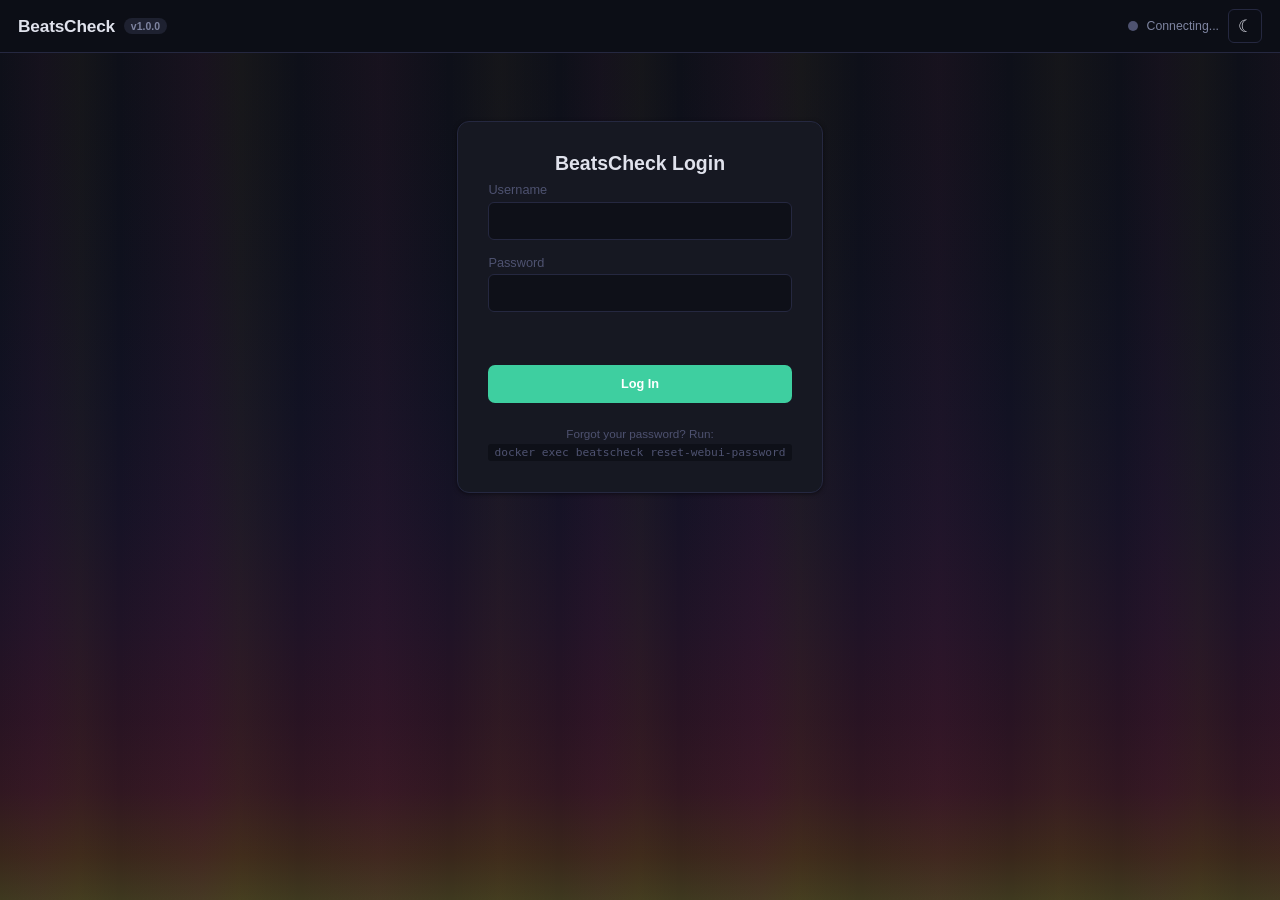
==== app/static/index.html @ dc53f022 "refactor: reorganize repo into app/ and scripts/ directories Group Python code under app/ (main.py, " ====
<!DOCTYPE html>
<html lang="en" data-theme="dark">
<head>
  <meta charset="UTF-8">
  <meta name="viewport" content="width=device-width, initial-scale=1.0">
  <title>BeatsCheck</title>
  <link rel="icon" type="image/png" href="favicon.png">
  <link rel="stylesheet" href="style.css">
</head>
<body>
  <a href="#content" class="skip-link">Skip to content</a>

  <header>
    <div class="header-left">
      <button id="menu-toggle" class="icon-btn mobile-only" aria-label="Toggle navigation menu">&#9776;</button>
      <h1>BeatsCheck</h1>
      <span id="version-badge" class="badge">v1.0.0</span>
    </div>
    <div class="header-right">
      <span id="status-indicator" class="status-dot" role="status" aria-label="Application status"></span>
      <span id="status-text">Connecting...</span>
      <button id="logout-btn" class="btn btn-outline btn-sm" style="display:none" aria-label="Log out">Logout</button>
      <button id="theme-toggle" class="icon-btn" aria-label="Toggle dark/light theme">&#9790;</button>
    </div>
  </header>

  <nav id="sidebar" aria-label="Main navigation">
    <a href="#dashboard" class="nav-link active" data-page="dashboard">
      <span class="nav-icon" aria-hidden="true">&#9632;</span> Dashboard
    </a>
    <a href="#corrupt" class="nav-link" data-page="corrupt">
      <span class="nav-icon" aria-hidden="true">&#9888;</span> Corrupt Files
    </a>
    <a href="#config" class="nav-link" data-page="config">
      <span class="nav-icon" aria-hidden="true">&#9881;</span> Configuration
    </a>
    <a href="#logs" class="nav-link" data-page="logs">
      <span class="nav-icon" aria-hidden="true">&#9776;</span> Logs
    </a>
  </nav>

  <main id="content">

    <!-- Setup (first-run) -->
    <section id="page-setup" class="page">
      <div class="auth-container">
        <h2>Welcome to BeatsCheck</h2>
        <p class="subtitle">Create your WebUI credentials to get started.</p>
        <form id="setup-form" class="auth-form">
          <div class="auth-field">
            <label for="setup-username">Username</label>
            <input type="text" id="setup-username" required autocomplete="username" class="input">
          </div>
          <div class="auth-field">
            <label for="setup-password">Password</label>
            <input type="password" id="setup-password" required minlength="4" autocomplete="new-password" class="input">
          </div>
          <div class="auth-field">
            <label for="setup-confirm">Confirm Password</label>
            <input type="password" id="setup-confirm" required minlength="4" autocomplete="new-password" class="input">
          </div>
          <div id="setup-error" class="auth-error"></div>
          <button type="submit" class="btn btn-primary auth-submit">Create Account</button>
        </form>
        <p class="auth-help">Credentials are stored securely in the container. To reset, run:<br><code>docker exec beatscheck reset-webui-password</code></p>
      </div>
    </section>

    <!-- Login -->
    <section id="page-login" class="page">
      <div class="auth-container">
        <h2>BeatsCheck Login</h2>
        <form id="login-form" class="auth-form">
          <div class="auth-field">
            <label for="login-username">Username</label>
            <input type="text" id="login-username" required autocomplete="username" class="input">
          </div>
          <div class="auth-field">
            <label for="login-password">Password</label>
            <input type="password" id="login-password" required autocomplete="current-password" class="input">
          </div>
          <div id="login-error" class="auth-error"></div>
          <button type="submit" class="btn btn-primary auth-submit">Log In</button>
        </form>
        <p class="auth-help">Forgot your password? Run:<br><code>docker exec beatscheck reset-webui-password</code></p>
      </div>
    </section>

    <!-- Dashboard -->
    <section id="page-dashboard" class="page">
      <h2>Dashboard</h2>
      <div class="card-grid">
        <div class="card">
          <div class="card-label"><span id="dash-status-icon" class="card-icon" aria-hidden="true">&#9679;</span> Status</div>
          <div id="dash-status" class="card-value">--</div>
        </div>
        <div class="card">
          <div class="card-label"><span class="card-icon" aria-hidden="true">&#9881;</span> Mode</div>
          <div id="dash-mode" class="card-value">--</div>
        </div>
        <div class="card">
          <div class="card-label"><span class="card-icon" aria-hidden="true">&#9888;</span> Corrupt Files</div>
          <div id="dash-corrupt" class="card-value">--</div>
        </div>
        <div class="card">
          <div class="card-label"><span class="card-icon" aria-hidden="true">&#9836;</span> Library Size</div>
          <div id="dash-library" class="card-value">--</div>
        </div>
        <div class="card">
          <div class="card-label"><span class="card-icon" aria-hidden="true">&#8635;</span> Last Scan</div>
          <div id="dash-last-scan" class="card-value">--</div>
        </div>
        <div class="card">
          <div class="card-label"><span class="card-icon" aria-hidden="true">&#9201;</span> Uptime</div>
          <div id="dash-uptime" class="card-value">--</div>
        </div>
      </div>

      <!-- Progress bar (visible during scan) -->
      <div id="scan-progress-section" class="card" style="display:none;">
        <div class="card-label">Scan Progress</div>
        <div class="progress-bar" role="progressbar" aria-valuenow="0" aria-valuemin="0" aria-valuemax="100">
          <div id="progress-fill" class="progress-fill"></div>
        </div>
        <div id="progress-text" class="progress-text">0 / 0 files</div>
        <div id="progress-corrupt" class="progress-corrupt"></div>
        <div id="progress-eta" class="progress-eta"></div>
        <div id="progress-file" class="progress-file"></div>
      </div>

      <div class="action-bar">
        <h3>Actions</h3>
        <div class="btn-group">
          <button onclick="triggerRescan('report')" class="btn btn-primary">Scan (Report)</button>
          <button onclick="triggerRescan('move')" class="btn btn-secondary">Scan (Move)</button>
          <button id="cancel-scan-btn" onclick="cancelScan()" class="btn btn-danger" style="display:none">Cancel Scan</button>
        </div>
        <label class="fresh-scan-toggle">
          <input type="checkbox" id="fresh-scan-check"> Fresh scan (ignore resume cache)
        </label>
      </div>
    </section>

    <!-- Corrupt Files -->
    <section id="page-corrupt" class="page">
      <h2>Corrupt Files <span id="corrupt-count" class="badge">0</span></h2>
      <div id="corrupt-scan-banner" class="scan-banner" style="display:none">
        A scan is in progress — deleting is disabled until the scan completes.
      </div>
      <div id="corrupt-info-banner" class="info-banner" style="display:none"></div>
      <div class="table-toolbar">
        <input type="text" id="corrupt-search" placeholder="Search files..." class="input" aria-label="Search corrupt files">
        <button id="view-toggle-btn" class="btn btn-outline btn-sm" onclick="toggleCorruptView()">Group by Album</button>
        <button id="redownload-selected-btn" class="btn btn-primary" onclick="redownloadSelected()" disabled aria-label="Re-download selected files via Lidarr">Re-download Selected</button>
        <button id="delete-selected-btn" class="btn btn-danger" onclick="deleteSelected()" disabled aria-label="Delete selected files">Delete Selected</button>
        <button class="btn btn-outline btn-sm" onclick="clearCorruptList()" aria-label="Clear corrupt list">Clear List</button>
      </div>
      <div class="table-wrap">
        <table id="corrupt-table" aria-label="Corrupt files list">
          <thead>
            <tr>
              <th class="col-check"><input type="checkbox" id="select-all" onchange="toggleSelectAll(this)" aria-label="Select all files"></th>
              <th class="sortable" data-sort="path" onclick="sortTable('path')" tabindex="0" role="button" aria-sort="none" onkeydown="if(event.key==='Enter'||event.key===' '){event.preventDefault();sortTable('path')}">File <span class="sort-indicator"></span></th>
              <th class="col-size sortable" data-sort="size" onclick="sortTable('size')" tabindex="0" role="button" aria-sort="none" onkeydown="if(event.key==='Enter'||event.key===' '){event.preventDefault();sortTable('size')}">Size <span class="sort-indicator"></span></th>
              <th class="col-actions">Actions</th>
            </tr>
          </thead>
          <tbody id="corrupt-tbody">
            <tr><td colspan="4" class="empty-state">No corrupt files found</td></tr>
          </tbody>
        </table>
      </div>
    </section>

    <!-- Configuration -->
    <section id="page-config" class="page">
      <h2>Configuration</h2>
      <p class="subtitle">Changes are saved to <code>beatscheck.conf</code> and apply on the next scan.</p>
      <form id="config-form" onsubmit="saveConfig(event)">
        <div id="config-fields"></div>
        <div class="form-actions">
          <button type="submit" class="btn btn-primary">Save Configuration</button>
          <span id="config-status" class="form-status"></span>
        </div>
      </form>
    </section>

    <!-- Logs -->
    <section id="page-logs" class="page">
      <h2>Logs</h2>
      <div class="log-toolbar">
        <label><input type="checkbox" id="log-autoscroll" checked> Auto-scroll</label>
        <select id="log-lines" class="input log-lines-select" aria-label="Number of log lines">
          <option value="100">100 lines</option>
          <option value="500" selected>500 lines</option>
          <option value="1000">1000 lines</option>
          <option value="5000">All</option>
        </select>
        <select id="log-level-filter" class="input log-lines-select" aria-label="Filter by log level">
          <option value="">All Levels</option>
          <option value="CRITICAL">Critical</option>
          <option value="ERROR">Error</option>
          <option value="WARNING">Warning</option>
          <option value="INFO">Info</option>
          <option value="DEBUG">Debug</option>
        </select>
        <input type="text" id="log-search" placeholder="Search logs..." class="input log-search-input" aria-label="Search logs">
        <div class="log-toolbar-actions">
          <button class="btn btn-outline btn-sm" onclick="copyLogs()" aria-label="Copy logs to clipboard">Copy</button>
          <button class="btn btn-outline btn-sm" onclick="downloadLogs()" aria-label="Download log file">Download</button>
          <button class="btn btn-outline btn-sm" onclick="refreshLogs()">Refresh</button>
        </div>
      </div>
      <div id="log-output" class="log-viewer" role="log" aria-live="off" aria-label="Log output"></div>
    </section>

  </main>

  <div id="toast-container" aria-live="polite"></div>

  <script src="app.js"></script>
</body>
</html>
---- app/static/style.css ----
/* ============================================================
   BeatsCheck WebUI — Dark/Light Theme System
   Patterns adapted from DAPS experimental frontend
   ============================================================ */

*, *::before, *::after { box-sizing: border-box; margin: 0; padding: 0; }

/* --- Theme Variables (Spectrogram-inspired) ---
   Dark: deep indigo base, teal-green accent (mid-frequency)
   Progress: purple → green → yellow gradient (spectrogram heat)
   Danger: hot red/magenta (clipping), Success: cool green (clean signal)
*/
:root,
[data-theme="dark"] {
  --bg:          #0e1018;
  --bg-card:     #161822;
  --bg-input:    #1e2130;
  --bg-hover:    #262a3a;
  --bg-sidebar:  #0c0e16;
  --border:      #252840;
  --text:        #e0e2ec;
  --text-muted:  #7e84a0;
  --text-dim:    #4e5270;
  --accent:      #3ecfa0;
  --accent-hover:#56ddb2;
  --success:     #3ecfa0;
  --warning:     #e8b84a;
  --danger:      #e0506a;
  --danger-hover:#cc3855;
  --info:        #60a0e8;
  --progress-bg: #1e2130;
  --progress-fg: #3ecfa0;
  --scrollbar:   #252840;
  --header-bg:   #0c0e16;
  --shadow:      0 1px 4px rgba(0,0,0,.5);
  /* Spectrogram gradient for progress bar */
  --progress-gradient: linear-gradient(90deg, #6a3ec0, #3e7ecf, #3ecfa0, #c8e040, #e8b84a);
  /* Log syntax — spectrogram palette */
  --log-critical: #ff3868;
  --log-error:    #e0506a;
  --log-warning:  #e8b84a;
  --log-info:     #60a0e8;
  --log-debug:    #4e5270;
  --log-timestamp:#7e84a0;
  --log-path:     #3ecfa0;
  --log-url:      #60a0e8;
  --log-number:   #b080e8;
}

[data-theme="light"] {
  --bg:          #f2f3f8;
  --bg-card:     #ffffff;
  --bg-input:    #eaecf2;
  --bg-hover:    #e0e2ec;
  --bg-sidebar:  #f8f8fc;
  --border:      #d0d2e0;
  --text:        #161822;
  --text-muted:  #5c6080;
  --text-dim:    #9094b0;
  --accent:      #1a9e78;
  --accent-hover:#148a68;
  --success:     #1a9e78;
  --warning:     #c49010;
  --danger:      #c0384e;
  --danger-hover:#a82e42;
  --info:        #2870c0;
  --progress-bg: #d8dae8;
  --progress-fg: #1a9e78;
  --scrollbar:   #c0c2d0;
  --header-bg:   #f8f8fc;
  --shadow:      0 1px 4px rgba(0,0,0,.06);
  --progress-gradient: linear-gradient(90deg, #5530a0, #2868b8, #1a9e78, #98b820, #c49010);
  --log-critical: #a8102e;
  --log-error:    #c0384e;
  --log-warning:  #a07800;
  --log-info:     #2870c0;
  --log-debug:    #9094b0;
  --log-timestamp:#5c6080;
  --log-path:     #1a9e78;
  --log-url:      #2870c0;
  --log-number:   #6030b0;
}

/* --- Accessibility --- */
.skip-link {
  position: absolute;
  top: -100%;
  left: 1rem;
  padding: .5rem 1rem;
  background: var(--accent);
  color: #fff;
  border-radius: 0 0 6px 6px;
  font-size: .85rem;
  font-weight: 600;
  z-index: 1000;
  text-decoration: none;
  transition: top .15s;
}
.skip-link:focus {
  top: 0;
}

:focus-visible {
  outline: 2px solid var(--accent);
  outline-offset: 2px;
}

@media (prefers-reduced-motion: reduce) {
  *, *::before, *::after {
    animation-duration: 0.01ms !important;
    animation-iteration-count: 1 !important;
    transition-duration: 0.01ms !important;
  }
}

/* --- Base --- */
html { font-size: 15px; }
body {
  font-family: -apple-system, BlinkMacSystemFont, "Segoe UI", Roboto, Oxygen, Ubuntu, Cantarell, sans-serif;
  background: var(--bg);
  color: var(--text);
  display: grid;
  grid-template-columns: 220px 1fr;
  grid-template-rows: auto 1fr;
  min-height: 100vh;
}

/* Spectrogram background — hot bottom (bass), cool top (treble) */
body::before {
  content: '';
  position: fixed;
  top: 0; left: 0; right: 0; bottom: 0;
  z-index: -1;
  pointer-events: none;
  background:
    repeating-linear-gradient(90deg,
      transparent 0px, rgba(200,60,120,.04) 40px, rgba(255,200,50,.03) 80px,
      transparent 120px, rgba(200,60,120,.06) 200px, rgba(255,200,50,.04) 240px,
      transparent 300px, rgba(200,60,120,.05) 380px, transparent 450px,
      rgba(255,200,50,.03) 500px, transparent 560px
    ),
    linear-gradient(0deg,
      rgba(255,220,60,.20) 0%, rgba(255,140,40,.18) 5%, rgba(230,60,80,.16) 12%,
      rgba(200,40,100,.14) 20%, rgba(160,40,140,.12) 30%, rgba(100,40,160,.10) 42%,
      rgba(60,40,160,.08) 55%, rgba(30,30,120,.06) 70%, rgba(20,20,80,.04) 85%,
      rgba(10,10,50,.02) 100%
    ),
    var(--bg);
}

body.auth-view { grid-template-columns: 1fr; }
body.auth-view main { max-width: 500px; margin: 0 auto; }

/* Page transitions */
.page.active { animation: page-in .25s ease; }
@keyframes page-in {
  from { opacity: 0; transform: translateY(6px); }
  to   { opacity: 1; transform: translateY(0); }
}

/* --- Header --- */
header {
  grid-column: 1 / -1;
  display: flex;
  align-items: center;
  justify-content: space-between;
  padding: .6rem 1.2rem;
  background: var(--header-bg);
  border-bottom: 1px solid var(--border);
  position: sticky;
  top: 0;
  z-index: 100;
}
.header-left, .header-right { display: flex; align-items: center; gap: .6rem; }
header h1 { font-size: 1.15rem; font-weight: 700; letter-spacing: -.01em; }
.badge {
  font-size: .7rem;
  padding: .15rem .45rem;
  border-radius: 999px;
  background: var(--bg-input);
  color: var(--text-muted);
  font-weight: 600;
}

.icon-btn {
  background: none;
  border: 1px solid var(--border);
  color: var(--text);
  width: 34px;
  height: 34px;
  border-radius: 6px;
  cursor: pointer;
  font-size: 1.1rem;
  display: flex;
  align-items: center;
  justify-content: center;
  transition: background .15s;
}
.icon-btn:hover { background: var(--bg-hover); }

.status-dot {
  width: 10px;
  height: 10px;
  border-radius: 50%;
  background: var(--text-dim);
  flex-shrink: 0;
}
.status-dot.idle     { background: #3ecfa0; box-shadow: 0 0 8px rgba(62,207,160,.5); }
.status-dot.scanning { background: #e8b84a; animation: pulse-scan 1.5s ease-in-out infinite; }
.status-dot.setup    { background: #b080e8; box-shadow: 0 0 6px rgba(176,128,232,.4); }
.status-dot.error    { background: #e0506a; box-shadow: 0 0 8px rgba(224,80,106,.5); }
#status-text { font-size: .82rem; color: var(--text-muted); }
.card-icon.status-icon-idle     { color: #3ecfa0; text-shadow: 0 0 8px rgba(62,207,160,.5); }
.card-icon.status-icon-scanning { color: #e8b84a; animation: pulse-scan-text 1.5s ease-in-out infinite; }
.card-icon.status-icon-setup    { color: #b080e8; text-shadow: 0 0 6px rgba(176,128,232,.4); }
.card-icon.status-icon-error    { color: #e0506a; text-shadow: 0 0 8px rgba(224,80,106,.5); }

@keyframes pulse-scan {
  0%, 100% { box-shadow: 0 0 4px rgba(232,184,74,.3); }
  50%      { box-shadow: 0 0 14px rgba(232,184,74,.7); }
}
@keyframes pulse-scan-text {
  0%, 100% { text-shadow: 0 0 4px rgba(232,184,74,.3); }
  50%      { text-shadow: 0 0 14px rgba(232,184,74,.7); }
}

/* --- Sidebar Nav --- */
nav#sidebar {
  background: linear-gradient(90deg,
    rgba(200,60,120,.06) 0%, rgba(106,62,192,.04) 30%, transparent 100%
  ), var(--bg-sidebar);
  border-right: 1px solid var(--border);
  padding: .8rem 0;
  overflow-y: auto;
}
.nav-link {
  display: flex;
  align-items: center;
  gap: .55rem;
  padding: .65rem 1.2rem;
  color: var(--text-muted);
  text-decoration: none;
  font-size: .88rem;
  font-weight: 500;
  border-left: 3px solid transparent;
  transition: all .15s;
}
.nav-link:hover { color: var(--text); background: var(--bg-hover); }
.nav-link.active {
  color: var(--accent);
  border-left-color: var(--accent);
  background: var(--bg-hover);
}
.nav-icon { font-size: 1.25rem; width: 1.5rem; text-align: center; }

/* Unsaved config indicator */
.nav-link .unsaved-dot {
  width: 6px;
  height: 6px;
  border-radius: 50%;
  background: var(--warning);
  margin-left: auto;
  flex-shrink: 0;
}

/* --- Main Content --- */
main {
  padding: 1.5rem;
  overflow-y: auto;
  max-width: 1100px;
}
.page { display: none; }
.page.active { display: block; }
.page h2 { font-size: 1.3rem; font-weight: 700; margin-bottom: 1rem; }
.subtitle { color: var(--text-muted); font-size: .85rem; margin-bottom: 1.2rem; }
.subtitle code {
  background: var(--bg-input);
  padding: .15rem .4rem;
  border-radius: 4px;
  font-size: .82rem;
}

/* --- Cards --- */
.card-grid {
  display: grid;
  grid-template-columns: repeat(auto-fill, minmax(160px, 1fr));
  gap: .8rem;
  margin-bottom: 1.5rem;
}
.card {
  background: var(--bg-card);
  border: 1px solid var(--border);
  border-radius: 4px;
  padding: 1rem 1.1rem;
  transition: box-shadow .2s ease, transform .2s ease;
}
.card:hover {
  box-shadow: 0 0 12px rgba(62,207,160,.15), var(--shadow);
  transform: translateY(-1px);
}
.card-label { font-size: .8rem; color: var(--text-muted); text-transform: uppercase; letter-spacing: .04em; font-weight: 600; margin-bottom: .3rem; }
.card-icon { font-size: 1.1rem; margin-right: .4rem; }
.card-value {
  font-size: 1.35rem;
  font-weight: 700;
  transition: color .3s ease;
}
.card-value.changed {
  color: var(--accent);
}

/* --- Progress Bar --- */
.progress-bar {
  height: 10px;
  background: var(--progress-bg);
  border-radius: 5px;
  overflow: hidden;
  margin: .6rem 0 .4rem;
}
.progress-fill {
  height: 100%;
  background: var(--progress-gradient, var(--progress-fg));
  border-radius: 5px;
  min-width: 8px;
  transition: width .3s ease;
  transition: width .4s ease;
  width: 0%;
}
.progress-text { font-size: .85rem; color: var(--text-muted); }
.progress-corrupt { font-size: .82rem; color: var(--danger); font-weight: 600; margin-top: .15rem; }
.progress-corrupt:empty { display: none; }
.progress-eta { font-size: .82rem; color: var(--accent); margin-top: .15rem; }
.progress-file { font-size: .78rem; color: var(--text-dim); overflow: hidden; text-overflow: ellipsis; white-space: nowrap; margin-top: .2rem; }

/* --- Actions --- */
.action-bar { margin-top: 1rem; }
.action-bar h3 { font-size: .95rem; font-weight: 600; margin-bottom: .6rem; color: var(--text-muted); }
.btn-group { display: flex; gap: .5rem; flex-wrap: wrap; }
.fresh-scan-toggle { display: flex; align-items: center; gap: .4rem; margin-top: .5rem; font-size: .82rem; color: var(--text-muted); cursor: pointer; }
.fresh-scan-toggle input { cursor: pointer; }

/* --- Buttons --- */
.btn {
  padding: .5rem 1rem;
  border-radius: 7px;
  border: 1px solid transparent;
  font-size: .85rem;
  font-weight: 600;
  cursor: pointer;
  transition: all .15s;
  white-space: nowrap;
}
.btn:disabled { opacity: .4; cursor: not-allowed; }
.btn-primary   { background: var(--accent); color: #fff; }
.btn-primary:hover:not(:disabled) { background: var(--accent-hover); }
.btn-secondary { background: var(--bg-input); color: var(--text); border-color: var(--border); }
.btn-secondary:hover:not(:disabled) { background: var(--bg-hover); }
.btn-outline   { background: transparent; color: var(--text-muted); border-color: var(--border); }
.btn-outline:hover:not(:disabled)  { background: var(--bg-hover); color: var(--text); }
.btn-danger    { background: var(--danger); color: #fff; }
.btn-danger:hover:not(:disabled)   { background: var(--danger-hover); }
.btn-sm { padding: .35rem .7rem; font-size: .8rem; }

/* --- Table --- */
.table-toolbar {
  display: flex;
  gap: .6rem;
  margin-bottom: .8rem;
  align-items: center;
  flex-wrap: wrap;
}
.input {
  padding: .5rem .8rem;
  background: var(--bg-input);
  border: 1px solid var(--border);
  border-radius: 7px;
  color: var(--text);
  font-size: 16px;
  flex: 1;
  min-width: 180px;
}
.input:focus { outline: none; border-color: var(--accent); }

.table-wrap { overflow-x: auto; }
table {
  width: 100%;
  border-collapse: collapse;
  font-size: .85rem;
}
thead th {
  text-align: left;
  padding: .6rem .7rem;
  font-weight: 600;
  font-size: .75rem;
  text-transform: uppercase;
  letter-spacing: .03em;
  color: var(--text-muted);
  border-bottom: 2px solid var(--border);
  background: var(--bg);
}
thead th.sortable {
  cursor: pointer;
  user-select: none;
  transition: color .15s;
}
thead th.sortable:hover { color: var(--text); }
.sort-indicator {
  font-size: .7rem;
  margin-left: .25rem;
  opacity: .4;
}
thead th.sort-asc .sort-indicator::after { content: '\25B2'; opacity: 1; }
thead th.sort-desc .sort-indicator::after { content: '\25BC'; opacity: 1; }
tbody td {
  padding: .55rem .7rem;
  border-bottom: 1px solid var(--border);
  vertical-align: top;
}
tbody tr:hover { background: var(--bg-hover); }
.col-check { width: 36px; }
.col-size  { width: 80px; text-align: right; }
.col-action { width: 80px; text-align: center; }
.empty-state { text-align: center; color: var(--text-dim); padding: 2rem; }
.file-path { word-break: break-all; font-family: monospace; font-size: .8rem; }
.file-missing { opacity: .5; text-decoration: line-through; }

/* --- Config Form --- */
#config-fields {
  display: grid;
  gap: .8rem;
}
.config-group {
  display: grid;
  grid-template-columns: 170px 1fr;
  gap: .5rem;
  align-items: center;
  padding: .5rem 0;
  border-bottom: 1px solid var(--border);
}
.config-group label {
  font-size: .85rem;
  font-weight: 600;
  color: var(--text-muted);
  font-family: monospace;
}
.config-group input, .config-group select {
  padding: .45rem .7rem;
  background: var(--bg-input);
  border: 1px solid var(--border);
  border-radius: 6px;
  color: var(--text);
  font-size: 16px;
}
.config-group input:focus, .config-group select:focus { outline: none; border-color: var(--accent); }
.config-desc {
  display: block;
  font-size: .75rem;
  color: var(--text-muted);
  grid-column: 1 / -1;
  margin-top: -.25rem;
  padding-bottom: .15rem;
}
.config-section-title {
  font-size: 1.15rem;
  font-weight: 700;
  color: var(--accent);
  padding-top: 1.5rem;
  padding-bottom: .3rem;
  grid-column: 1 / -1;
}
.config-section-help {
  font-size: .8rem;
  color: var(--text-muted);
  line-height: 1.5;
  grid-column: 1 / -1;
  margin-bottom: .3rem;
}
.form-actions { margin-top: 1.2rem; display: flex; align-items: center; gap: .8rem; }
.form-status { font-size: .85rem; color: var(--success); }
.form-status.error { color: var(--danger); }

/* --- Log Viewer --- */
.log-toolbar {
  display: flex;
  align-items: center;
  gap: .6rem;
  margin-bottom: .6rem;
  font-size: .85rem;
  color: var(--text-muted);
  flex-wrap: wrap;
}
.log-toolbar label { display: flex; align-items: center; gap: .3rem; cursor: pointer; white-space: nowrap; }
.log-toolbar-actions { display: flex; gap: .4rem; margin-left: auto; }
.log-lines-select { flex: 0; min-width: 110px; }
.log-search-input { min-width: 140px; flex: 0 1 200px; }

.log-viewer {
  background: var(--bg-card);
  border: 1px solid var(--border);
  border-radius: 8px;
  padding: .8rem 1rem;
  font-size: .78rem;
  font-family: "SF Mono", "Cascadia Code", "Fira Code", monospace;
  line-height: 1.55;
  max-height: 70vh;
  overflow-y: auto;
  word-break: break-all;
  color: var(--text-muted);
}

/* Log syntax highlighting */
.log-line { white-space: pre-wrap; }
.log-level-critical { color: var(--log-critical); font-weight: 700; }
.log-level-error    { color: var(--log-error); font-weight: 600; }
.log-level-warning  { color: var(--log-warning); }
.log-level-info     { color: var(--log-info); }
.log-level-debug    { color: var(--log-debug); }
.log-timestamp      { color: var(--log-timestamp); }
.log-path           { color: var(--log-path); }
.log-url            { color: var(--log-url); text-decoration: underline; }
.log-number         { color: var(--log-number); }
.log-corrupt        { color: var(--log-error); font-weight: 700; }
.log-highlight      { background: var(--warning); color: #000; border-radius: 2px; padding: 0 2px; }
.log-highlight-line { background: color-mix(in srgb, var(--warning) 15%, transparent); border-radius: 2px; }

/* Scrollbar */
::-webkit-scrollbar { width: 8px; height: 8px; }
::-webkit-scrollbar-track { background: transparent; }
::-webkit-scrollbar-thumb { background: var(--scrollbar); border-radius: 4px; }

/* --- Toast System --- */
#toast-container {
  position: fixed;
  bottom: 1.5rem;
  right: 1.5rem;
  z-index: 999;
  display: flex;
  flex-direction: column-reverse;
  gap: .5rem;
  pointer-events: none;
}
.toast {
  pointer-events: auto;
  background: var(--bg-card);
  border: 1px solid var(--border);
  border-radius: 8px;
  padding: .7rem 2.2rem .7rem 1.2rem;
  font-size: .85rem;
  box-shadow: var(--shadow);
  animation: toast-in .25s ease;
  position: relative;
  overflow: hidden;
  max-width: 400px;
}
.toast.success { border-left: 3px solid #3ecfa0; }
.toast.error   { border-left: 3px solid #e0506a; }
.toast.warning { border-left: 3px solid #e8b84a; }
.toast.info    { border-left: 3px solid #60a0e8; }
.toast-close {
  position: absolute;
  top: .4rem;
  right: .5rem;
  background: none;
  border: none;
  color: var(--text-dim);
  cursor: pointer;
  font-size: 16px;
  line-height: 1;
  padding: .1rem .3rem;
}
.toast-close:hover { color: var(--text); }
.toast-progress {
  position: absolute;
  bottom: 0;
  left: 0;
  height: 2px;
  background: var(--accent);
  transition: width linear;
}
.toast.success .toast-progress { background: #3ecfa0; }
.toast.error   .toast-progress { background: #e0506a; }
.toast.warning .toast-progress { background: #e8b84a; }
.toast.info    .toast-progress { background: #60a0e8; }

@keyframes toast-in {
  from { opacity: 0; transform: translateY(10px); }
  to   { opacity: 1; transform: translateY(0); }
}

/* --- Album View --- */
.album-header { cursor: pointer; background: var(--bg-input); }
.album-header:hover { background: var(--bg-hover); }
.album-header td { padding-top: .7rem; padding-bottom: .7rem; }
.album-header.expanded { border-bottom-color: var(--accent); }
.album-header .badge { font-size: .7rem; margin-left: .5rem; }
.album-file { background: var(--bg-card); }
.album-count { font-size: .78rem; color: var(--text-muted); font-weight: 400; }
.album-header.all-corrupt .album-count { color: var(--danger); }
.album-actions { display: flex; gap: .4rem; flex-wrap: wrap; }
.col-actions { white-space: nowrap; }

/* --- Folder Picker --- */
.folder-picker { width: 100%; }
.folder-picker-row { display: flex; gap: .5rem; align-items: center; }
.folder-picker-value { flex: 1; cursor: pointer; }
.folder-browser {
  margin-top: .4rem;
  border: 1px solid var(--border);
  border-radius: 6px;
  background: var(--bg);
  max-height: 250px;
  overflow-y: auto;
}
.folder-item {
  padding: .45rem .7rem;
  cursor: pointer;
  font-size: .85rem;
  display: flex;
  align-items: center;
  gap: .4rem;
  border-bottom: 1px solid var(--border);
}
.folder-item:last-child { border-bottom: none; }
.folder-item:hover { background: var(--bg-hover); }
.folder-back { color: var(--text-muted); font-size: .82rem; }
.folder-current {
  background: var(--bg-input);
  justify-content: space-between;
  font-size: .82rem;
}
.folder-icon { font-size: 16px; }
.folder-select-btn { flex-shrink: 0; }

/* --- Scan Banner --- */
.scan-banner {
  background: color-mix(in srgb, var(--warning) 15%, var(--bg-card));
  border: 1px solid var(--warning);
  border-radius: 8px;
  padding: .7rem 1rem;
  font-size: .85rem;
  color: var(--warning);
  margin-bottom: .8rem;
}

.info-banner {
  background: color-mix(in srgb, var(--accent) 10%, var(--bg-card));
  border: 1px solid color-mix(in srgb, var(--accent) 40%, transparent);
  border-radius: 8px;
  padding: .7rem 1rem;
  font-size: .82rem;
  color: var(--text-dim);
  margin-bottom: .8rem;
  line-height: 1.5;
}
.info-banner-header {
  display: flex;
  align-items: center;
  justify-content: space-between;
  cursor: pointer;
  user-select: none;
}
.info-banner-header strong { color: var(--text); font-size: .85rem; }
.info-banner-toggle {
  background: none;
  border: none;
  color: var(--text-muted);
  font-size: .8rem;
  cursor: pointer;
  padding: .1rem .4rem;
  border-radius: 4px;
}
.info-banner-toggle:hover { color: var(--text); background: color-mix(in srgb, var(--text) 10%, transparent); }
.info-banner-body { margin-top: .5rem; }
.info-banner-body.collapsed { display: none; }
.info-banner strong { color: var(--text); }
.info-banner .info-tag {
  display: inline-block;
  padding: .1rem .45rem;
  border-radius: 4px;
  font-size: .75rem;
  font-weight: 600;
  vertical-align: middle;
}
.info-tag.on  { background: color-mix(in srgb, var(--success) 20%, transparent); color: var(--success); }
.info-tag.off { background: color-mix(in srgb, var(--text-muted) 20%, transparent); color: var(--text-muted); }

/* --- Auth Pages --- */
.auth-container {
  max-width: 400px;
  margin: 3rem auto;
  padding: 2rem;
  background: var(--bg-card);
  border: 1px solid var(--border);
  border-radius: 12px;
  box-shadow: var(--shadow);
}
.auth-container h2 { text-align: center; margin-bottom: .5rem; }
.auth-container .subtitle { text-align: center; margin-bottom: 1.5rem; }
.auth-form { display: flex; flex-direction: column; gap: 1rem; }
.auth-field { display: flex; flex-direction: column; gap: .3rem; }
.auth-field label { font-size: .85rem; font-weight: 500; color: var(--text-dim); }
.auth-field .input {
  padding: .6rem .8rem;
  font-size: 16px;
  border-radius: 6px;
  border: 1px solid var(--border);
  background: var(--bg);
  color: var(--text);
}
.auth-field .input:focus { border-color: var(--accent); outline: none; box-shadow: 0 0 0 2px color-mix(in srgb, var(--accent) 30%, transparent); }
.auth-error { color: var(--danger); font-size: .85rem; min-height: 1.2em; }
.auth-submit { width: 100%; padding: .7rem; margin-top: .5rem; }
.auth-help { text-align: center; font-size: .78rem; color: var(--text-dim); margin-top: 1.5rem; line-height: 1.5; }
.auth-help code { background: var(--bg); padding: .15rem .4rem; border-radius: 3px; font-size: .75rem; }

/* --- Mobile --- */
.mobile-only { display: none; }

@media (max-width: 768px) {
  body { grid-template-columns: 1fr; }
  .mobile-only { display: flex; }
  header { padding: .5rem .8rem; }

  nav#sidebar {
    position: fixed;
    top: 0;
    left: -260px;
    width: 250px;
    height: 100vh;
    z-index: 200;
    transition: left .25s ease;
    padding-top: 60px;
    box-shadow: var(--shadow);
  }
  nav#sidebar.open { left: 0; }

  .sidebar-overlay {
    position: fixed;
    inset: 0;
    background: rgba(0,0,0,.4);
    z-index: 150;
    display: none;
  }
  .sidebar-overlay.visible { display: block; }

  main { padding: 1rem; }
  .card-grid { grid-template-columns: repeat(auto-fill, minmax(130px, 1fr)); gap: .6rem; }
  .card { padding: .75rem; }
  .card-value { font-size: 1.1rem; }
  .config-group { grid-template-columns: 1fr; }
  .config-group label { margin-bottom: .1rem; }
  .config-desc { padding-left: 0; }
  .btn-group { flex-direction: column; }
  .btn-group .btn { width: 100%; }
  .table-toolbar { flex-direction: column; }
  .table-toolbar .input { min-width: unset; width: 100%; }
  .log-toolbar { flex-direction: column; align-items: stretch; }
  .log-toolbar-actions { margin-left: 0; }
  .log-search-input { flex: 1; }
  #toast-container { right: .5rem; left: .5rem; }
  .toast { max-width: none; }
}

@media (max-width: 480px) {
  html { font-size: 14px; }
  .card-grid { grid-template-columns: 1fr 1fr; }
}
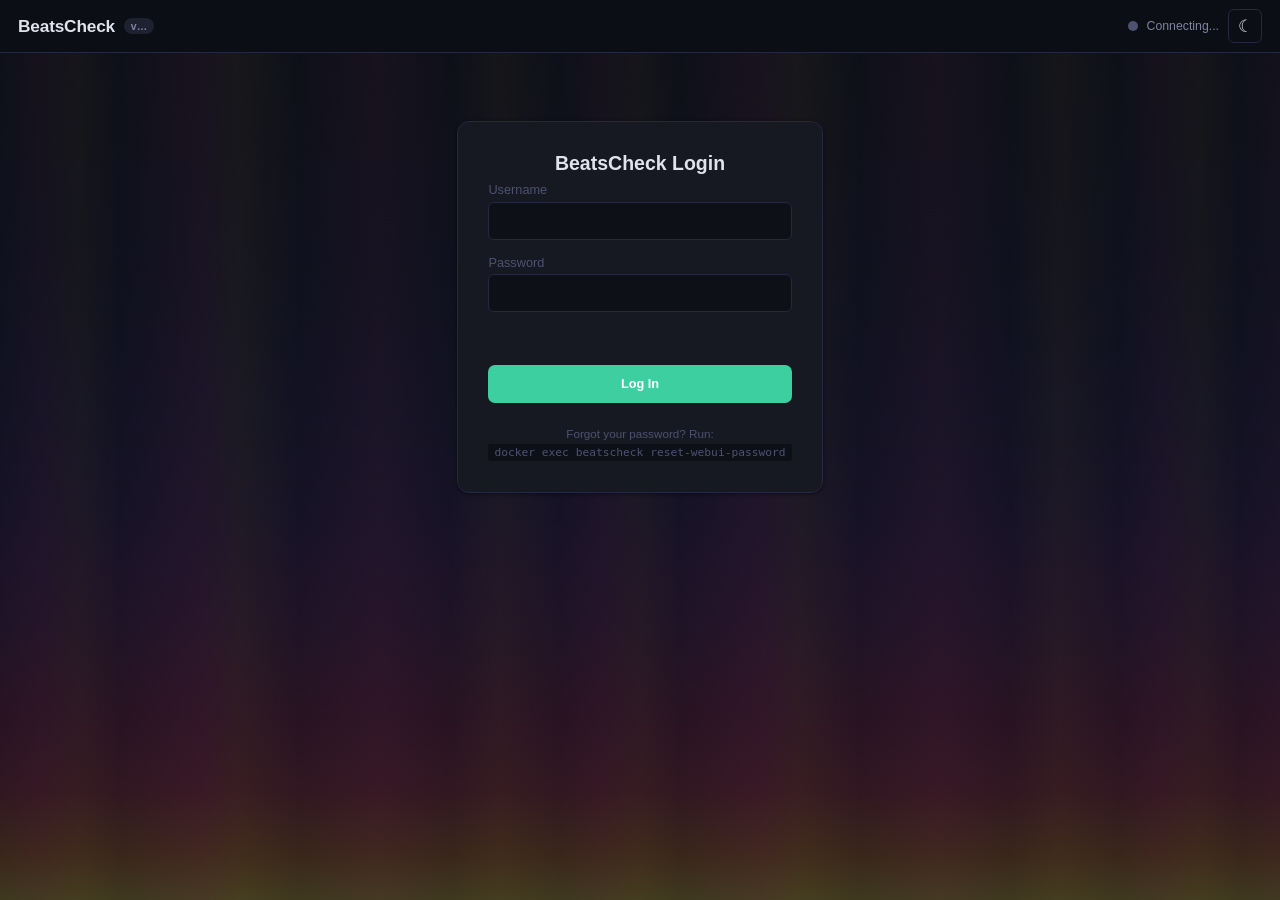
==== commit 7ecf7e44: "feat: background file-delete jobs, per-album Lidarr search report, dynamic version Route /api/delete" ====
--- a/app/static/index.html
+++ b/app/static/index.html
@@ -14,7 +14,7 @@
     <div class="header-left">
       <button id="menu-toggle" class="icon-btn mobile-only" aria-label="Toggle navigation menu">&#9776;</button>
       <h1>BeatsCheck</h1>
-      <span id="version-badge" class="badge">v1.0.0</span>
+      <span id="version-badge" class="badge">v…</span>
     </div>
     <div class="header-right">
       <span id="status-indicator" class="status-dot" role="status" aria-label="Application status"></span>
@@ -151,8 +151,13 @@
       <div class="table-toolbar">
         <input type="text" id="corrupt-search" placeholder="Search files..." class="input" aria-label="Search corrupt files">
         <button id="view-toggle-btn" class="btn btn-outline btn-sm" onclick="toggleCorruptView()">Group by Album</button>
-        <button id="redownload-selected-btn" class="btn btn-primary" onclick="redownloadSelected()" disabled aria-label="Re-download selected files via Lidarr">Re-download Selected</button>
+        <div id="album-select-helper" class="select-n-group" style="display:none">
+          <label for="select-n-input" class="select-n-label">Select</label>
+          <input type="number" id="select-n-input" class="input select-n-input" min="1" max="50" value="50" aria-label="Number of albums to select">
+          <button class="btn btn-outline btn-sm" onclick="selectNAlbums()" aria-label="Select N albums">Select N</button>
+        </div>
         <button id="delete-selected-btn" class="btn btn-danger" onclick="deleteSelected()" disabled aria-label="Delete selected files">Delete Selected</button>
+        <button id="delete-albums-btn" class="btn btn-danger" onclick="deleteSelectedAlbums()" disabled style="display:none" aria-label="Delete selected albums (whole folders)">Delete Albums (Whole)</button>
         <button class="btn btn-outline btn-sm" onclick="clearCorruptList()" aria-label="Clear corrupt list">Clear List</button>
       </div>
       <div class="table-wrap">
@@ -218,6 +223,24 @@
 
   <div id="toast-container" aria-live="polite"></div>
 
+  <!-- Bulk delete progress modal -->
+  <div id="delete-progress-modal" class="modal-backdrop" style="display:none" role="dialog" aria-modal="true" aria-labelledby="delete-progress-title">
+    <div class="modal">
+      <h3 id="delete-progress-title">Bulk Delete In Progress</h3>
+      <div class="progress-bar" role="progressbar" aria-valuenow="0" aria-valuemin="0" aria-valuemax="100">
+        <div id="delete-progress-fill" class="progress-fill"></div>
+      </div>
+      <div id="delete-progress-text" class="progress-text">0 / 0</div>
+      <div id="delete-progress-phase" class="progress-eta"></div>
+      <div id="delete-progress-current" class="progress-file"></div>
+      <div id="delete-progress-errors" class="auth-error" style="display:none"></div>
+      <div class="form-actions">
+        <button id="delete-progress-cancel" class="btn btn-danger" onclick="cancelDeleteJob()">Cancel</button>
+        <button id="delete-progress-close" class="btn btn-primary" onclick="closeDeleteProgress()" style="display:none">Close</button>
+      </div>
+    </div>
+  </div>
+
   <script src="app.js"></script>
 </body>
 </html>
--- a/app/static/style.css
+++ b/app/static/style.css
@@ -765,3 +765,52 @@
   html { font-size: 14px; }
   .card-grid { grid-template-columns: 1fr 1fr; }
 }
+
+/* --- Bulk-delete modal --- */
+.modal-backdrop {
+  position: fixed;
+  inset: 0;
+  background: rgba(0, 0, 0, 0.6);
+  display: flex;
+  align-items: center;
+  justify-content: center;
+  z-index: 1000;
+}
+
+.modal {
+  background: var(--bg-panel, #1e2430);
+  border: 1px solid var(--border, #33384a);
+  border-radius: 6px;
+  padding: 1.5rem;
+  max-width: 560px;
+  width: 90%;
+  box-shadow: 0 8px 32px rgba(0, 0, 0, 0.4);
+}
+
+.modal h3 {
+  margin: 0 0 1rem 0;
+}
+
+.modal .progress-bar { margin-bottom: 0.5rem; }
+.modal .progress-text { font-weight: 600; }
+.modal .progress-file {
+  word-break: break-all;
+  font-size: 0.85rem;
+  color: var(--text-dim);
+  margin-top: 0.25rem;
+}
+
+/* --- Select N helper --- */
+.select-n-group {
+  display: inline-flex;
+  align-items: center;
+  gap: 0.4rem;
+}
+.select-n-label {
+  color: var(--text-dim);
+  font-size: 0.9rem;
+}
+.select-n-input {
+  width: 4rem !important;
+  text-align: center;
+}
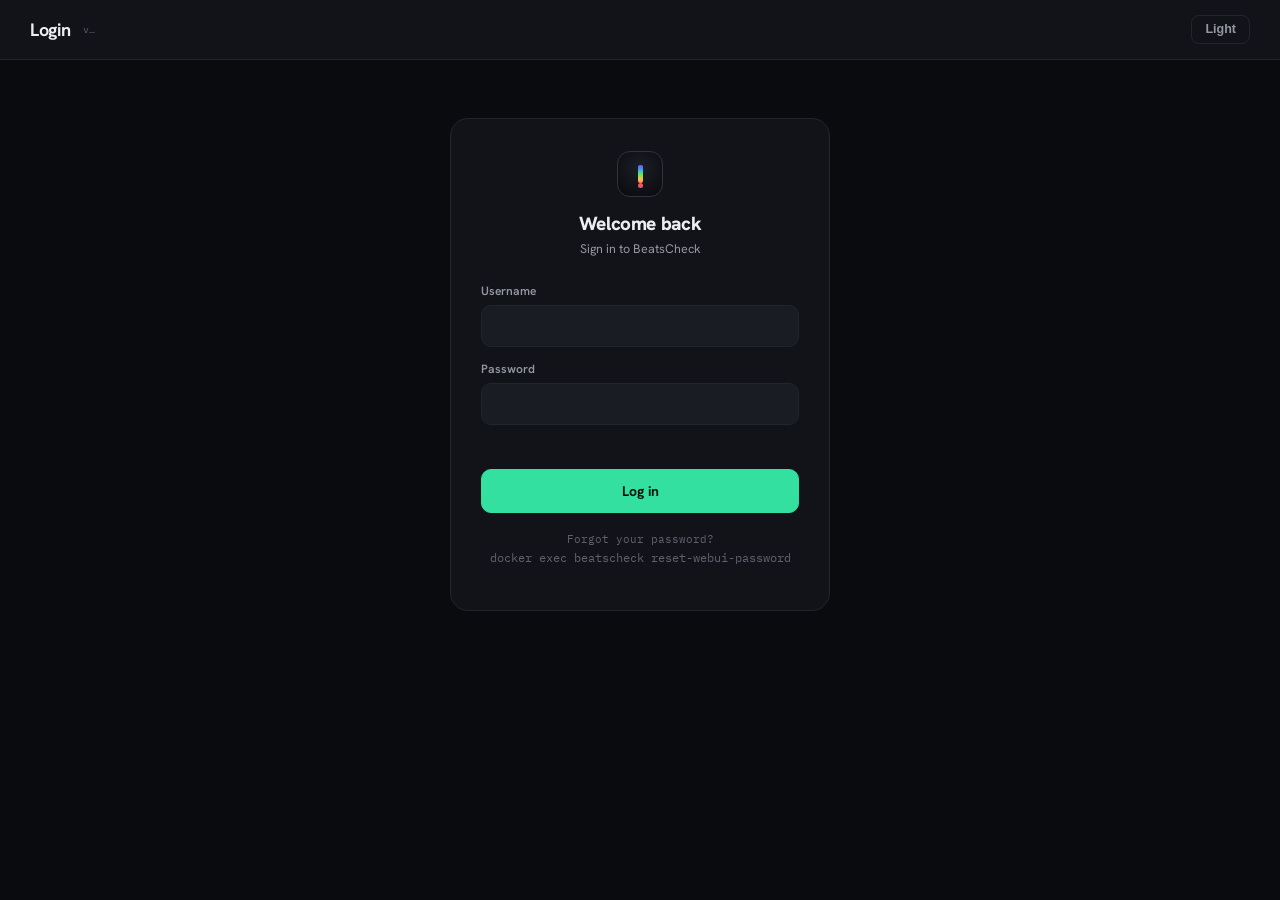
==== commit bde8e0b6: "Rebuild WebUI to the redesign Full visual rebuild of the WebUI front-end (index.html, style.css, app" ====
--- a/app/static/index.html
+++ b/app/static/index.html
@@ -1,5 +1,5 @@
 <!DOCTYPE html>
-<html lang="en" data-theme="dark">
+<html lang="en" data-theme="dark" data-accent="signal">
 <head>
   <meta charset="UTF-8">
   <meta name="viewport" content="width=device-width, initial-scale=1.0">
@@ -10,216 +10,295 @@
 <body>
   <a href="#content" class="skip-link">Skip to content</a>
 
-  <header>
-    <div class="header-left">
-      <button id="menu-toggle" class="icon-btn mobile-only" aria-label="Toggle navigation menu">&#9776;</button>
-      <h1>BeatsCheck</h1>
-      <span id="version-badge" class="badge">v…</span>
+  <!-- ============ Sidebar ============ -->
+  <nav id="sidebar" aria-label="Main navigation">
+    <div class="sidebar-logo">
+      <div class="logo-chip" aria-hidden="true">
+        <div class="logo-bar"></div>
+        <div class="logo-dot"></div>
+      </div>
+      <div style="min-width:0">
+        <div class="logo-word">Beats<b>Check</b></div>
+        <div class="logo-sub" id="logo-version">v… · integrity</div>
+      </div>
     </div>
-    <div class="header-right">
-      <span id="status-indicator" class="status-dot" role="status" aria-label="Application status"></span>
-      <span id="status-text">Connecting...</span>
-      <button id="logout-btn" class="btn btn-outline btn-sm" style="display:none" aria-label="Log out">Logout</button>
-      <button id="theme-toggle" class="icon-btn" aria-label="Toggle dark/light theme">&#9790;</button>
-    </div>
-  </header>
-
-  <nav id="sidebar" aria-label="Main navigation">
+    <div class="sidebar-divider"></div>
+
+    <div class="nav-section">MONITOR</div>
     <a href="#dashboard" class="nav-link active" data-page="dashboard">
-      <span class="nav-icon" aria-hidden="true">&#9632;</span> Dashboard
+      <span class="nav-index" aria-hidden="true">01</span> Dashboard
     </a>
     <a href="#corrupt" class="nav-link" data-page="corrupt">
-      <span class="nav-icon" aria-hidden="true">&#9888;</span> Corrupt Files
+      <span class="nav-index" aria-hidden="true">02</span> Corrupt files
+      <span id="nav-corrupt-badge" class="nav-badge zero">0</span>
     </a>
     <a href="#config" class="nav-link" data-page="config">
-      <span class="nav-icon" aria-hidden="true">&#9881;</span> Configuration
+      <span class="nav-index" aria-hidden="true">03</span> Configuration
     </a>
     <a href="#logs" class="nav-link" data-page="logs">
-      <span class="nav-icon" aria-hidden="true">&#9776;</span> Logs
+      <span class="nav-index" aria-hidden="true">04</span> Logs
     </a>
+
+    <div class="sidebar-status">
+      <div class="status-card">
+        <div class="status-card-head">
+          <span id="sidebar-status-dot" class="status-dot"></span>
+          <span id="sidebar-status-word" class="status-card-word">Connecting</span>
+        </div>
+        <div id="sidebar-status-meta" class="status-card-meta">starting…</div>
+      </div>
+    </div>
   </nav>
 
-  <main id="content">
-
-    <!-- Setup (first-run) -->
-    <section id="page-setup" class="page">
-      <div class="auth-container">
-        <h2>Welcome to BeatsCheck</h2>
-        <p class="subtitle">Create your WebUI credentials to get started.</p>
-        <form id="setup-form" class="auth-form">
-          <div class="auth-field">
-            <label for="setup-username">Username</label>
-            <input type="text" id="setup-username" required autocomplete="username" class="input">
-          </div>
-          <div class="auth-field">
-            <label for="setup-password">Password</label>
-            <input type="password" id="setup-password" required minlength="4" autocomplete="new-password" class="input">
-          </div>
-          <div class="auth-field">
-            <label for="setup-confirm">Confirm Password</label>
-            <input type="password" id="setup-confirm" required minlength="4" autocomplete="new-password" class="input">
-          </div>
-          <div id="setup-error" class="auth-error"></div>
-          <button type="submit" class="btn btn-primary auth-submit">Create Account</button>
-        </form>
-        <p class="auth-help">Credentials are stored securely in the container. To reset, run:<br><code>docker exec beatscheck reset-webui-password</code></p>
-      </div>
-    </section>
-
-    <!-- Login -->
-    <section id="page-login" class="page">
-      <div class="auth-container">
-        <h2>BeatsCheck Login</h2>
-        <form id="login-form" class="auth-form">
-          <div class="auth-field">
-            <label for="login-username">Username</label>
-            <input type="text" id="login-username" required autocomplete="username" class="input">
-          </div>
-          <div class="auth-field">
-            <label for="login-password">Password</label>
-            <input type="password" id="login-password" required autocomplete="current-password" class="input">
-          </div>
-          <div id="login-error" class="auth-error"></div>
-          <button type="submit" class="btn btn-primary auth-submit">Log In</button>
-        </form>
-        <p class="auth-help">Forgot your password? Run:<br><code>docker exec beatscheck reset-webui-password</code></p>
-      </div>
-    </section>
-
-    <!-- Dashboard -->
-    <section id="page-dashboard" class="page">
-      <h2>Dashboard</h2>
-      <div class="card-grid">
-        <div class="card">
-          <div class="card-label"><span id="dash-status-icon" class="card-icon" aria-hidden="true">&#9679;</span> Status</div>
-          <div id="dash-status" class="card-value">--</div>
-        </div>
-        <div class="card">
-          <div class="card-label"><span class="card-icon" aria-hidden="true">&#9881;</span> Mode</div>
-          <div id="dash-mode" class="card-value">--</div>
-        </div>
-        <div class="card">
-          <div class="card-label"><span class="card-icon" aria-hidden="true">&#9888;</span> Corrupt Files</div>
-          <div id="dash-corrupt" class="card-value">--</div>
-        </div>
-        <div class="card">
-          <div class="card-label"><span class="card-icon" aria-hidden="true">&#9836;</span> Library Size</div>
-          <div id="dash-library" class="card-value">--</div>
-        </div>
-        <div class="card">
-          <div class="card-label"><span class="card-icon" aria-hidden="true">&#8635;</span> Last Scan</div>
-          <div id="dash-last-scan" class="card-value">--</div>
-        </div>
-        <div class="card">
-          <div class="card-label"><span class="card-icon" aria-hidden="true">&#9201;</span> Uptime</div>
-          <div id="dash-uptime" class="card-value">--</div>
-        </div>
-      </div>
-
-      <!-- Progress bar (visible during scan) -->
-      <div id="scan-progress-section" class="card" style="display:none;">
-        <div class="card-label">Scan Progress</div>
-        <div class="progress-bar" role="progressbar" aria-valuenow="0" aria-valuemin="0" aria-valuemax="100">
-          <div id="progress-fill" class="progress-fill"></div>
-        </div>
-        <div id="progress-text" class="progress-text">0 / 0 files</div>
-        <div id="progress-corrupt" class="progress-corrupt"></div>
-        <div id="progress-eta" class="progress-eta"></div>
-        <div id="progress-file" class="progress-file"></div>
-      </div>
-
-      <div class="action-bar">
-        <h3>Actions</h3>
-        <div class="btn-group">
-          <button onclick="triggerRescan('report')" class="btn btn-primary">Scan (Report)</button>
-          <button onclick="triggerRescan('move')" class="btn btn-secondary">Scan (Move)</button>
-          <button id="cancel-scan-btn" onclick="cancelScan()" class="btn btn-danger" style="display:none">Cancel Scan</button>
-        </div>
-        <label class="fresh-scan-toggle">
-          <input type="checkbox" id="fresh-scan-check"> Fresh scan (ignore resume cache)
-        </label>
-      </div>
-    </section>
-
-    <!-- Corrupt Files -->
-    <section id="page-corrupt" class="page">
-      <h2>Corrupt Files <span id="corrupt-count" class="badge">0</span></h2>
-      <div id="corrupt-scan-banner" class="scan-banner" style="display:none">
-        A scan is in progress — deleting is disabled until the scan completes.
-      </div>
-      <div id="corrupt-info-banner" class="info-banner" style="display:none"></div>
-      <div class="table-toolbar">
-        <input type="text" id="corrupt-search" placeholder="Search files..." class="input" aria-label="Search corrupt files">
-        <button id="view-toggle-btn" class="btn btn-outline btn-sm" onclick="toggleCorruptView()">Group by Album</button>
-        <div id="album-select-helper" class="select-n-group" style="display:none">
-          <label for="select-n-input" class="select-n-label">Select</label>
-          <input type="number" id="select-n-input" class="input select-n-input" min="1" max="50" value="50" aria-label="Number of albums to select">
-          <button class="btn btn-outline btn-sm" onclick="selectNAlbums()" aria-label="Select N albums">Select N</button>
-        </div>
-        <button id="delete-selected-btn" class="btn btn-danger" onclick="deleteSelected()" disabled aria-label="Delete selected files">Delete Selected</button>
-        <button id="delete-albums-btn" class="btn btn-danger" onclick="deleteSelectedAlbums()" disabled style="display:none" aria-label="Delete selected albums (whole folders)">Delete Albums (Whole)</button>
-        <button class="btn btn-outline btn-sm" onclick="clearCorruptList()" aria-label="Clear corrupt list">Clear List</button>
-      </div>
-      <div class="table-wrap">
-        <table id="corrupt-table" aria-label="Corrupt files list">
-          <thead>
-            <tr>
-              <th class="col-check"><input type="checkbox" id="select-all" onchange="toggleSelectAll(this)" aria-label="Select all files"></th>
-              <th class="sortable" data-sort="path" onclick="sortTable('path')" tabindex="0" role="button" aria-sort="none" onkeydown="if(event.key==='Enter'||event.key===' '){event.preventDefault();sortTable('path')}">File <span class="sort-indicator"></span></th>
-              <th class="col-size sortable" data-sort="size" onclick="sortTable('size')" tabindex="0" role="button" aria-sort="none" onkeydown="if(event.key==='Enter'||event.key===' '){event.preventDefault();sortTable('size')}">Size <span class="sort-indicator"></span></th>
-              <th class="col-actions">Actions</th>
-            </tr>
-          </thead>
-          <tbody id="corrupt-tbody">
-            <tr><td colspan="4" class="empty-state">No corrupt files found</td></tr>
-          </tbody>
-        </table>
-      </div>
-    </section>
-
-    <!-- Configuration -->
-    <section id="page-config" class="page">
-      <h2>Configuration</h2>
-      <p class="subtitle">Changes are saved to <code>beatscheck.conf</code> and apply on the next scan.</p>
-      <form id="config-form" onsubmit="saveConfig(event)">
-        <div id="config-fields"></div>
-        <div class="form-actions">
-          <button type="submit" class="btn btn-primary">Save Configuration</button>
-          <span id="config-status" class="form-status"></span>
-        </div>
-      </form>
-    </section>
-
-    <!-- Logs -->
-    <section id="page-logs" class="page">
-      <h2>Logs</h2>
-      <div class="log-toolbar">
-        <label><input type="checkbox" id="log-autoscroll" checked> Auto-scroll</label>
-        <select id="log-lines" class="input log-lines-select" aria-label="Number of log lines">
-          <option value="100">100 lines</option>
-          <option value="500" selected>500 lines</option>
-          <option value="1000">1000 lines</option>
-          <option value="5000">All</option>
-        </select>
-        <select id="log-level-filter" class="input log-lines-select" aria-label="Filter by log level">
-          <option value="">All Levels</option>
-          <option value="CRITICAL">Critical</option>
-          <option value="ERROR">Error</option>
-          <option value="WARNING">Warning</option>
-          <option value="INFO">Info</option>
-          <option value="DEBUG">Debug</option>
-        </select>
-        <input type="text" id="log-search" placeholder="Search logs..." class="input log-search-input" aria-label="Search logs">
-        <div class="log-toolbar-actions">
-          <button class="btn btn-outline btn-sm" onclick="copyLogs()" aria-label="Copy logs to clipboard">Copy</button>
-          <button class="btn btn-outline btn-sm" onclick="downloadLogs()" aria-label="Download log file">Download</button>
-          <button class="btn btn-outline btn-sm" onclick="refreshLogs()">Refresh</button>
-        </div>
-      </div>
-      <div id="log-output" class="log-viewer" role="log" aria-live="off" aria-label="Log output"></div>
-    </section>
-
-  </main>
+  <!-- ============ Main column ============ -->
+  <div class="main-col">
+
+    <header>
+      <div class="header-left">
+        <button id="menu-toggle" class="icon-btn mobile-only" aria-label="Toggle navigation menu">&#9776;</button>
+        <h1 id="screen-title">Dashboard</h1>
+        <span id="version-badge" class="badge">v…</span>
+      </div>
+      <div class="header-right">
+        <div class="status-pill">
+          <span id="status-indicator" class="status-dot" role="status" aria-label="Application status"></span>
+          <span id="status-text">Connecting…</span>
+        </div>
+        <button id="logout-btn" class="icon-btn" style="display:none" aria-label="Log out">Logout</button>
+        <button id="theme-toggle" class="icon-btn" aria-label="Toggle dark/light theme">Light</button>
+      </div>
+    </header>
+
+    <main id="content">
+
+      <!-- ===== Setup (first-run) ===== -->
+      <section id="page-setup" class="page">
+        <div class="auth-container">
+          <div class="auth-card">
+            <div class="auth-head">
+              <div class="auth-logo" aria-hidden="true"><div class="logo-bar"></div><div class="logo-dot"></div></div>
+              <div class="auth-title">Create your credentials</div>
+              <p class="subtitle">First-run setup. These are stored hashed in the container.</p>
+            </div>
+            <form id="setup-form" class="auth-form">
+              <div class="auth-field">
+                <label for="setup-username">Username</label>
+                <input type="text" id="setup-username" required autocomplete="username" class="input">
+              </div>
+              <div class="auth-field">
+                <label for="setup-password">Password</label>
+                <input type="password" id="setup-password" required minlength="4" autocomplete="new-password" class="input">
+              </div>
+              <div class="auth-field">
+                <label for="setup-confirm">Confirm password</label>
+                <input type="password" id="setup-confirm" required minlength="4" autocomplete="new-password" class="input">
+              </div>
+              <div id="setup-error" class="auth-error"></div>
+              <button type="submit" class="btn btn-primary auth-submit">Create account</button>
+            </form>
+            <p class="auth-help">Credentials are stored securely in the container. To reset, run:<br><code>docker exec beatscheck reset-webui-password</code></p>
+          </div>
+        </div>
+      </section>
+
+      <!-- ===== Login ===== -->
+      <section id="page-login" class="page">
+        <div class="auth-container">
+          <div class="auth-card">
+            <div class="auth-head">
+              <div class="auth-logo" aria-hidden="true"><div class="logo-bar"></div><div class="logo-dot"></div></div>
+              <div class="auth-title">Welcome back</div>
+              <p class="subtitle">Sign in to BeatsCheck</p>
+            </div>
+            <form id="login-form" class="auth-form">
+              <div class="auth-field">
+                <label for="login-username">Username</label>
+                <input type="text" id="login-username" required autocomplete="username" class="input">
+              </div>
+              <div class="auth-field">
+                <label for="login-password">Password</label>
+                <input type="password" id="login-password" required autocomplete="current-password" class="input">
+              </div>
+              <div id="login-error" class="auth-error"></div>
+              <button type="submit" class="btn btn-primary auth-submit">Log in</button>
+            </form>
+            <p class="auth-help">Forgot your password?<br><code>docker exec beatscheck reset-webui-password</code></p>
+          </div>
+        </div>
+      </section>
+
+      <!-- ===== Dashboard ===== -->
+      <section id="page-dashboard" class="page">
+        <h2>Dashboard</h2>
+        <div class="page-narrow">
+          <div class="card-grid">
+            <div class="card">
+              <div class="card-label">Status</div>
+              <div class="card-value"><span id="dash-status-icon" class="status-dot"></span><span id="dash-status">--</span></div>
+            </div>
+            <div class="card">
+              <div class="card-label">Mode</div>
+              <div class="card-value" id="dash-mode">--</div>
+            </div>
+            <div class="card">
+              <div class="card-label">Library</div>
+              <div class="card-value" id="dash-library">--</div>
+              <div class="card-sub" id="dash-library-sub"></div>
+            </div>
+            <div class="card">
+              <div class="card-label">Corrupt</div>
+              <div class="card-value danger" id="dash-corrupt">--</div>
+              <div class="card-sub" id="dash-corrupt-sub"></div>
+            </div>
+            <div class="card">
+              <div class="card-label">Workers</div>
+              <div class="card-value" id="dash-workers">--</div>
+            </div>
+            <div class="card">
+              <div class="card-label">Uptime</div>
+              <div class="card-value" id="dash-uptime">--</div>
+            </div>
+          </div>
+
+          <!-- Scan hero (scanning) -->
+          <div id="scan-hero" class="scan-hero" style="display:none">
+            <div class="scan-hero-top">
+              <div style="min-width:0">
+                <div class="scan-hero-title">Decoding library</div>
+                <div id="scan-hero-file" class="scan-hero-file"></div>
+              </div>
+              <div class="scan-hero-pct-wrap">
+                <div id="scan-hero-pct" class="scan-hero-pct">0%</div>
+                <div id="scan-hero-checked" class="scan-hero-checked">0 / 0</div>
+              </div>
+            </div>
+            <div id="spectrogram" class="spectrogram" role="progressbar" aria-valuemin="0" aria-valuemax="100" aria-valuenow="0" aria-label="Scan progress spectrogram">
+              <div class="spectrogram-wash" id="spectrogram-wash"></div>
+              <div class="spectrogram-playhead" id="spectrogram-playhead"></div>
+            </div>
+            <div class="scan-hero-stats">
+              <span><b id="shero-checked">0 / 0</b> checked</span>
+              <span class="stat-corrupt" id="shero-corrupt">0 corrupt found</span>
+              <span class="stat-eta" id="shero-eta">ETA --</span>
+              <span id="shero-workers">-- workers active</span>
+            </div>
+          </div>
+
+          <!-- Idle hero -->
+          <div id="idle-hero" class="idle-hero" style="display:none">
+            <div class="idle-hero-tile" aria-hidden="true">&#10003;</div>
+            <div style="min-width:0">
+              <div class="idle-hero-title">Scanner idle</div>
+              <div id="idle-hero-meta" class="idle-hero-meta">No scan run yet</div>
+            </div>
+            <button class="btn btn-primary" onclick="triggerRescan('report')">Start scan</button>
+          </div>
+
+          <!-- Action row -->
+          <div class="action-bar">
+            <h3>Actions</h3>
+            <div class="btn-group">
+              <button onclick="triggerRescan('report')" class="btn btn-primary">Scan — Report</button>
+              <button onclick="triggerRescan('move')" class="btn btn-secondary">Scan — Move</button>
+              <button id="cancel-scan-btn" onclick="cancelScan()" class="btn btn-danger" style="display:none">Cancel scan</button>
+            </div>
+            <label class="fresh-scan-toggle">
+              <input type="checkbox" id="fresh-scan-check"> Fresh scan (ignore resume cache)
+            </label>
+          </div>
+
+          <!-- Recently flagged -->
+          <div class="section-heading">Recently flagged <span class="meta">most recent</span></div>
+          <div id="recent-list" class="recent-list">
+            <div class="recent-empty">No corrupt files — library is clean.</div>
+          </div>
+        </div>
+      </section>
+
+      <!-- ===== Corrupt Files ===== -->
+      <section id="page-corrupt" class="page">
+        <h2>Corrupt Files <span id="corrupt-count" class="badge">0</span></h2>
+        <div class="page-narrow">
+          <div id="corrupt-scan-banner" class="scan-banner" style="display:none">
+            A scan is in progress — deleting is disabled until the scan completes.
+          </div>
+          <div id="corrupt-info-banner" class="info-banner" style="display:none"></div>
+          <div class="table-toolbar">
+            <input type="text" id="corrupt-search" placeholder="Search files, albums, errors…" class="input" aria-label="Search corrupt files">
+            <button id="view-toggle-btn" class="btn btn-secondary btn-sm" onclick="toggleCorruptView()">Group by album</button>
+            <div id="album-select-helper" class="select-n-group" style="display:none">
+              <label for="select-n-input" class="select-n-label">Select</label>
+              <input type="number" id="select-n-input" class="input select-n-input" min="1" max="50" value="50" aria-label="Number of albums to select">
+              <button class="btn btn-outline btn-sm" onclick="selectNAlbums()" aria-label="Select N albums">Select N</button>
+            </div>
+            <button id="delete-selected-btn" class="btn btn-danger" onclick="deleteSelected()" disabled aria-label="Delete selected files">Delete selected</button>
+            <button id="delete-albums-btn" class="btn btn-danger" onclick="deleteSelectedAlbums()" disabled style="display:none" aria-label="Delete selected albums (whole folders)">Delete Albums (Whole)</button>
+            <button class="btn btn-outline btn-sm" onclick="clearCorruptList()" aria-label="Clear corrupt list">Clear</button>
+          </div>
+          <div class="table-wrap">
+            <table id="corrupt-table" aria-label="Corrupt files list">
+              <thead>
+                <tr>
+                  <th class="col-check"><input type="checkbox" id="select-all" onchange="toggleSelectAll(this)" aria-label="Select all files"></th>
+                  <th class="sortable" data-sort="path" onclick="sortTable('path')" tabindex="0" role="button" aria-sort="none" onkeydown="if(event.key==='Enter'||event.key===' '){event.preventDefault();sortTable('path')}">File <span class="sort-indicator"></span></th>
+                  <th class="col-size sortable" data-sort="size" onclick="sortTable('size')" tabindex="0" role="button" aria-sort="none" onkeydown="if(event.key==='Enter'||event.key===' '){event.preventDefault();sortTable('size')}">Size <span class="sort-indicator"></span></th>
+                  <th class="col-actions">Actions</th>
+                </tr>
+              </thead>
+              <tbody id="corrupt-tbody">
+                <tr><td colspan="4" class="empty-state">No corrupt files — library is clean.</td></tr>
+              </tbody>
+            </table>
+          </div>
+        </div>
+      </section>
+
+      <!-- ===== Configuration ===== -->
+      <section id="page-config" class="page">
+        <h2>Configuration</h2>
+        <div class="page-config-wrap">
+          <p class="subtitle">Changes save to <code>beatscheck.conf</code> and apply on the next scan.</p>
+          <form id="config-form" onsubmit="saveConfig(event)">
+            <div class="form-actions form-actions-top">
+              <button type="submit" class="btn btn-primary">Save configuration</button>
+              <span id="config-status" class="form-status"></span>
+            </div>
+            <div id="config-fields"></div>
+          </form>
+        </div>
+      </section>
+
+      <!-- ===== Logs ===== -->
+      <section id="page-logs" class="page">
+        <h2>Logs</h2>
+        <div class="log-toolbar">
+          <label><input type="checkbox" id="log-autoscroll" checked> Auto-scroll</label>
+          <select id="log-lines" class="input log-lines-select" aria-label="Number of log lines">
+            <option value="100">100 lines</option>
+            <option value="500" selected>500 lines</option>
+            <option value="1000">1000 lines</option>
+            <option value="5000">All</option>
+          </select>
+          <select id="log-level-filter" class="input log-lines-select" aria-label="Filter by log level">
+            <option value="">All levels</option>
+            <option value="CRITICAL">Critical</option>
+            <option value="ERROR">Error</option>
+            <option value="WARNING">Warning</option>
+            <option value="INFO">Info</option>
+            <option value="DEBUG">Debug</option>
+          </select>
+          <input type="text" id="log-search" placeholder="Search logs…" class="input log-search-input" aria-label="Search logs">
+          <div class="log-toolbar-actions">
+            <button class="btn btn-outline btn-sm" onclick="copyLogs()" aria-label="Copy logs to clipboard">Copy</button>
+            <button class="btn btn-outline btn-sm" onclick="downloadLogs()" aria-label="Download log file">Download</button>
+            <button class="btn btn-outline btn-sm" onclick="refreshLogs()">Refresh</button>
+          </div>
+        </div>
+        <div id="log-output" class="log-viewer" role="log" aria-live="off" aria-label="Log output"></div>
+      </section>
+
+    </main>
+  </div>
 
   <div id="toast-container" aria-live="polite"></div>
 
--- a/app/static/style.css
+++ b/app/static/style.css
@@ -1,816 +1,1295 @@
 /* ============================================================
-   BeatsCheck WebUI — Dark/Light Theme System
-   Patterns adapted from DAPS experimental frontend
+   BeatsCheck WebUI — Redesign
+   Dark "audio-tool" dashboard · signal-green accent · light mode
+   Design tokens & component styles per design_handoff redesign.
    ============================================================ */
 
-*, *::before, *::after { box-sizing: border-box; margin: 0; padding: 0; }
-
-/* --- Theme Variables (Spectrogram-inspired) ---
-   Dark: deep indigo base, teal-green accent (mid-frequency)
-   Progress: purple → green → yellow gradient (spectrogram heat)
-   Danger: hot red/magenta (clipping), Success: cool green (clean signal)
-*/
+@import url('https://fonts.googleapis.com/css2?family=Hanken+Grotesk:wght@400;500;600;700;800&family=IBM+Plex+Mono:wght@400;500;600&display=swap');
+
+/* ---------- Theme tokens ---------- */
 :root,
 [data-theme="dark"] {
-  --bg:          #0e1018;
-  --bg-card:     #161822;
-  --bg-input:    #1e2130;
-  --bg-hover:    #262a3a;
-  --bg-sidebar:  #0c0e16;
-  --border:      #252840;
-  --text:        #e0e2ec;
-  --text-muted:  #7e84a0;
-  --text-dim:    #4e5270;
-  --accent:      #3ecfa0;
-  --accent-hover:#56ddb2;
-  --success:     #3ecfa0;
-  --warning:     #e8b84a;
-  --danger:      #e0506a;
-  --danger-hover:#cc3855;
-  --info:        #60a0e8;
-  --progress-bg: #1e2130;
-  --progress-fg: #3ecfa0;
-  --scrollbar:   #252840;
-  --header-bg:   #0c0e16;
-  --shadow:      0 1px 4px rgba(0,0,0,.5);
-  /* Spectrogram gradient for progress bar */
-  --progress-gradient: linear-gradient(90deg, #6a3ec0, #3e7ecf, #3ecfa0, #c8e040, #e8b84a);
-  /* Log syntax — spectrogram palette */
-  --log-critical: #ff3868;
-  --log-error:    #e0506a;
-  --log-warning:  #e8b84a;
-  --log-info:     #60a0e8;
-  --log-debug:    #4e5270;
-  --log-timestamp:#7e84a0;
-  --log-path:     #3ecfa0;
-  --log-url:      #60a0e8;
-  --log-number:   #b080e8;
+  --bg:  #0a0b0e;
+  --bg1: #121319;
+  --bg2: #1a1c23;
+  --bgh: #22242d;
+  --bd:  #23252e;
+  --bds: #30333d;
+  --tx:  #ecedf1;
+  --txm: #9396a3;
+  --txd: #5f626d;
+  --term-bg: #08090c;
+
+  --dg:  #ff4d6d;
+  --dgd: rgba(255, 77, 109, .13);
+  --wn:  #f5b94a;
+  --inf: #5a9cf0;
+
+  /* log chips */
+  --log-info: #5a9cf0;   --log-info-bg: rgba(90,156,240,.14);
+  --log-warn: #f5b94a;   --log-warn-bg: rgba(245,185,74,.14);
+  --log-err:  #ff5775;   --log-err-bg:  rgba(255,87,117,.15);
+  --log-dbg:  #6b6f7d;   --log-dbg-bg:  rgba(107,111,125,.18);
+  --log-crit: #ff3868;   --log-crit-bg: rgba(255,56,104,.16);
+
+  --spectrum: linear-gradient(180deg,#6c5cff,#4b86ff,#34e0a0,#9ad94a,#f5c24a,#ff7a4d);
+
+  --cardpad: 18px;
+  --rowpad: 13px;
+  --gap: 14px;
+
+  /* legacy aliases — kept so inline styles emitted by app.js still resolve */
+  --text-primary: var(--tx);
+  --text-muted: var(--txm);
+  --text-dim: var(--txd);
+  --danger: var(--dg);
+  --accent: var(--ac);
+
+  color-scheme: dark;
 }
 
 [data-theme="light"] {
-  --bg:          #f2f3f8;
-  --bg-card:     #ffffff;
-  --bg-input:    #eaecf2;
-  --bg-hover:    #e0e2ec;
-  --bg-sidebar:  #f8f8fc;
-  --border:      #d0d2e0;
-  --text:        #161822;
-  --text-muted:  #5c6080;
-  --text-dim:    #9094b0;
-  --accent:      #1a9e78;
-  --accent-hover:#148a68;
-  --success:     #1a9e78;
-  --warning:     #c49010;
-  --danger:      #c0384e;
-  --danger-hover:#a82e42;
-  --info:        #2870c0;
-  --progress-bg: #d8dae8;
-  --progress-fg: #1a9e78;
-  --scrollbar:   #c0c2d0;
-  --header-bg:   #f8f8fc;
-  --shadow:      0 1px 4px rgba(0,0,0,.06);
-  --progress-gradient: linear-gradient(90deg, #5530a0, #2868b8, #1a9e78, #98b820, #c49010);
-  --log-critical: #a8102e;
-  --log-error:    #c0384e;
-  --log-warning:  #a07800;
-  --log-info:     #2870c0;
-  --log-debug:    #9094b0;
-  --log-timestamp:#5c6080;
-  --log-path:     #1a9e78;
-  --log-url:      #2870c0;
-  --log-number:   #6030b0;
-}
-
-/* --- Accessibility --- */
+  --bg:  #eef0f4;
+  --bg1: #ffffff;
+  --bg2: #f3f4f8;
+  --bgh: #e7e9f0;
+  --bd:  #e3e5ed;
+  --bds: #d2d5df;
+  --tx:  #16171c;
+  --txm: #5b5f6b;
+  --txd: #9094a0;
+  --term-bg: #0c0d12;
+
+  --dg:  #d6294e;
+  --dgd: rgba(214,41,78,.1);
+  --wn:  #b9831a;
+  --inf: #2f72d6;
+
+  color-scheme: light;
+}
+
+/* ---------- Accent themes (swap --ac/--acd/--acft together) ---------- */
+:root,
+[data-accent="signal"]                       { --ac: #34e0a0; --acd: rgba(52,224,160,.14); --acft: #06120d; }
+[data-theme="light"][data-accent="signal"]   { --ac: #0f9d6e; }
+
+[data-accent="amber"]                        { --ac: #f5a623; --acd: rgba(245,166,35,.15); --acft: #06120d; }
+[data-theme="light"][data-accent="amber"]    { --ac: #bf7d0c; }
+
+[data-accent="indigo"]                       { --ac: #6c7bff; --acd: rgba(108,123,255,.16); --acft: #ffffff; }
+[data-theme="light"][data-accent="indigo"]   { --ac: #4a59e6; }
+
+/* ---------- Base ---------- */
+* { box-sizing: border-box; }
+
+html, body { margin: 0; padding: 0; }
+
+body {
+  font-family: 'Hanken Grotesk', system-ui, -apple-system, sans-serif;
+  -webkit-font-smoothing: antialiased;
+  background: var(--bg);
+  color: var(--tx);
+  display: flex;
+  height: 100vh;
+  overflow: hidden;       /* the right-hand <main> is the scroll container */
+  width: 100%;
+}
+
+a { color: inherit; text-decoration: none; }
+
+code, .mono { font-family: 'IBM Plex Mono', monospace; }
+
+::-webkit-scrollbar { width: 9px; height: 9px; }
+::-webkit-scrollbar-thumb { background: var(--bds); border-radius: 5px; }
+::-webkit-scrollbar-track { background: transparent; }
+
 .skip-link {
   position: absolute;
-  top: -100%;
-  left: 1rem;
-  padding: .5rem 1rem;
-  background: var(--accent);
-  color: #fff;
-  border-radius: 0 0 6px 6px;
-  font-size: .85rem;
-  font-weight: 600;
-  z-index: 1000;
-  text-decoration: none;
-  transition: top .15s;
-}
-.skip-link:focus {
+  left: -9999px;
   top: 0;
-}
-
-:focus-visible {
-  outline: 2px solid var(--accent);
-  outline-offset: 2px;
-}
-
-@media (prefers-reduced-motion: reduce) {
-  *, *::before, *::after {
-    animation-duration: 0.01ms !important;
-    animation-iteration-count: 1 !important;
-    transition-duration: 0.01ms !important;
-  }
-}
-
-/* --- Base --- */
-html { font-size: 15px; }
-body {
-  font-family: -apple-system, BlinkMacSystemFont, "Segoe UI", Roboto, Oxygen, Ubuntu, Cantarell, sans-serif;
-  background: var(--bg);
-  color: var(--text);
-  display: grid;
-  grid-template-columns: 220px 1fr;
-  grid-template-rows: auto 1fr;
-  min-height: 100vh;
-}
-
-/* Spectrogram background — hot bottom (bass), cool top (treble) */
-body::before {
-  content: '';
-  position: fixed;
-  top: 0; left: 0; right: 0; bottom: 0;
-  z-index: -1;
-  pointer-events: none;
-  background:
-    repeating-linear-gradient(90deg,
-      transparent 0px, rgba(200,60,120,.04) 40px, rgba(255,200,50,.03) 80px,
-      transparent 120px, rgba(200,60,120,.06) 200px, rgba(255,200,50,.04) 240px,
-      transparent 300px, rgba(200,60,120,.05) 380px, transparent 450px,
-      rgba(255,200,50,.03) 500px, transparent 560px
-    ),
-    linear-gradient(0deg,
-      rgba(255,220,60,.20) 0%, rgba(255,140,40,.18) 5%, rgba(230,60,80,.16) 12%,
-      rgba(200,40,100,.14) 20%, rgba(160,40,140,.12) 30%, rgba(100,40,160,.10) 42%,
-      rgba(60,40,160,.08) 55%, rgba(30,30,120,.06) 70%, rgba(20,20,80,.04) 85%,
-      rgba(10,10,50,.02) 100%
-    ),
-    var(--bg);
-}
-
-body.auth-view { grid-template-columns: 1fr; }
-body.auth-view main { max-width: 500px; margin: 0 auto; }
-
-/* Page transitions */
-.page.active { animation: page-in .25s ease; }
-@keyframes page-in {
-  from { opacity: 0; transform: translateY(6px); }
-  to   { opacity: 1; transform: translateY(0); }
-}
-
-/* --- Header --- */
-header {
-  grid-column: 1 / -1;
-  display: flex;
-  align-items: center;
-  justify-content: space-between;
-  padding: .6rem 1.2rem;
-  background: var(--header-bg);
-  border-bottom: 1px solid var(--border);
+  background: var(--ac);
+  color: var(--acft);
+  padding: 8px 14px;
+  border-radius: 8px;
+  z-index: 100;
+  font-weight: 700;
+}
+.skip-link:focus { left: 12px; top: 12px; }
+
+/* ---------- Keyframes ---------- */
+@keyframes bc-pulse { 0%, 100% { opacity: 1; } 50% { opacity: .28; } }
+@keyframes bc-sweep { 0%, 100% { opacity: .55; } 50% { opacity: 1; } }
+@keyframes bc-changed { 0% { color: var(--ac); } 100% { color: inherit; } }
+
+/* ============================================================
+   Sidebar
+   ============================================================ */
+#sidebar {
+  width: 238px;
+  flex-shrink: 0;
+  background: var(--bg1);
+  border-right: 1px solid var(--bd);
+  display: flex;
+  flex-direction: column;
+  height: 100vh;
   position: sticky;
   top: 0;
-  z-index: 100;
-}
-.header-left, .header-right { display: flex; align-items: center; gap: .6rem; }
-header h1 { font-size: 1.15rem; font-weight: 700; letter-spacing: -.01em; }
-.badge {
-  font-size: .7rem;
-  padding: .15rem .45rem;
+  z-index: 30;
+}
+
+.sidebar-logo {
+  display: flex;
+  align-items: center;
+  gap: 12px;
+  padding: 20px 20px 16px;
+}
+.logo-chip {
+  width: 36px;
+  height: 36px;
+  border-radius: 11px;
+  background: radial-gradient(circle at 50% 38%, #1d1f28, #08090c);
+  border: 1px solid var(--bds);
+  display: flex;
+  align-items: center;
+  justify-content: center;
+  position: relative;
+  flex-shrink: 0;
+}
+.logo-chip .logo-bar {
+  width: 4px;
+  height: 15px;
+  border-radius: 2px;
+  background: var(--spectrum);
+}
+.logo-chip .logo-dot {
+  width: 4px;
+  height: 4px;
+  border-radius: 50%;
+  background: #ff4d6d;
+  position: absolute;
+  bottom: 7px;
+}
+.logo-word {
+  font-size: 16px;
+  font-weight: 800;
+  letter-spacing: -.02em;
+  color: var(--tx);
+  line-height: 1;
+}
+.logo-word b { color: var(--ac); font-weight: 800; }
+.logo-sub {
+  font-family: 'IBM Plex Mono', monospace;
+  font-size: 9.5px;
+  color: var(--txd);
+  letter-spacing: .04em;
+  margin-top: 3px;
+}
+
+.sidebar-divider {
+  height: 1px;
+  background: var(--bd);
+  margin: 4px 12px 10px;
+}
+
+.nav-section {
+  font-family: 'IBM Plex Mono', monospace;
+  font-size: 9.5px;
+  letter-spacing: .14em;
+  color: var(--txd);
+  padding: 2px 22px 8px;
+}
+.nav-section.spaced { padding-top: 18px; }
+
+.nav-link {
+  display: flex;
+  align-items: center;
+  gap: 11px;
+  padding: 9px 14px;
+  margin: 1px 12px;
+  border-radius: 9px;
+  color: var(--txm);
+  font-size: 13.5px;
+  font-weight: 600;
+  cursor: pointer;
+  transition: background .15s, color .15s;
+}
+.nav-link:hover { background: var(--bgh); }
+.nav-link.active { color: var(--ac); background: var(--acd); }
+.nav-link.active:hover { background: var(--acd); }
+
+.nav-index {
+  font-family: 'IBM Plex Mono', monospace;
+  font-size: 10.5px;
+  color: var(--txd);
+  width: 15px;
+  flex-shrink: 0;
+}
+.nav-link.active .nav-index { color: var(--ac); opacity: .7; }
+
+.nav-badge {
+  margin-left: auto;
+  font-family: 'IBM Plex Mono', monospace;
+  font-size: 10px;
+  font-weight: 700;
+  color: var(--dg);
+  background: var(--dgd);
+  padding: 1px 7px;
   border-radius: 999px;
-  background: var(--bg-input);
-  color: var(--text-muted);
+}
+.nav-badge:empty,
+.nav-badge.zero { display: none; }
+
+.unsaved-dot {
+  margin-left: auto;
+  width: 7px;
+  height: 7px;
+  border-radius: 50%;
+  background: var(--wn);
+  box-shadow: 0 0 6px var(--wn);
+}
+.nav-link .nav-badge + .unsaved-dot { margin-left: 8px; }
+
+.sidebar-status {
+  margin-top: auto;
+  padding: 16px 18px;
+}
+.status-card {
+  background: var(--bg2);
+  border: 1px solid var(--bd);
+  border-radius: 11px;
+  padding: 12px 13px;
+}
+.status-card-head {
+  display: flex;
+  align-items: center;
+  gap: 8px;
+  margin-bottom: 7px;
+}
+.status-card-word {
+  font-size: 11.5px;
+  font-weight: 700;
+  color: var(--tx);
+}
+.status-card-meta {
+  font-family: 'IBM Plex Mono', monospace;
+  font-size: 10px;
+  color: var(--txd);
+  line-height: 1.5;
+}
+
+/* ============================================================
+   Main column + header
+   ============================================================ */
+.main-col {
+  flex: 1;
+  display: flex;
+  flex-direction: column;
+  min-width: 0;
+  background: var(--bg);
+}
+
+header {
+  display: flex;
+  align-items: center;
+  justify-content: space-between;
+  gap: 16px;
+  padding: 15px 30px;
+  border-bottom: 1px solid var(--bd);
+  background: var(--bg1);
+  position: sticky;
+  top: 0;
+  z-index: 20;
+}
+.header-left { display: flex; align-items: center; gap: 12px; min-width: 0; }
+.header-right { display: flex; align-items: center; gap: 11px; }
+#screen-title {
+  font-size: 18px;
+  font-weight: 700;
+  letter-spacing: -.015em;
+  color: var(--tx);
+  margin: 0;
+}
+
+.status-pill {
+  display: flex;
+  align-items: center;
+  gap: 8px;
+  padding: 6px 13px;
+  border-radius: 999px;
+  background: var(--bg2);
+  border: 1px solid var(--bd);
+}
+.status-pill #status-text {
+  font-size: 12.5px;
+  color: var(--txm);
   font-weight: 600;
 }
 
-.icon-btn {
-  background: none;
-  border: 1px solid var(--border);
-  color: var(--text);
-  width: 34px;
-  height: 34px;
-  border-radius: 6px;
-  cursor: pointer;
-  font-size: 1.1rem;
-  display: flex;
-  align-items: center;
-  justify-content: center;
-  transition: background .15s;
-}
-.icon-btn:hover { background: var(--bg-hover); }
-
+/* Status dot — idle (accent + glow), scanning (amber + pulse) */
 .status-dot {
-  width: 10px;
-  height: 10px;
+  width: 8px;
+  height: 8px;
   border-radius: 50%;
-  background: var(--text-dim);
   flex-shrink: 0;
-}
-.status-dot.idle     { background: #3ecfa0; box-shadow: 0 0 8px rgba(62,207,160,.5); }
-.status-dot.scanning { background: #e8b84a; animation: pulse-scan 1.5s ease-in-out infinite; }
-.status-dot.setup    { background: #b080e8; box-shadow: 0 0 6px rgba(176,128,232,.4); }
-.status-dot.error    { background: #e0506a; box-shadow: 0 0 8px rgba(224,80,106,.5); }
-#status-text { font-size: .82rem; color: var(--text-muted); }
-.card-icon.status-icon-idle     { color: #3ecfa0; text-shadow: 0 0 8px rgba(62,207,160,.5); }
-.card-icon.status-icon-scanning { color: #e8b84a; animation: pulse-scan-text 1.5s ease-in-out infinite; }
-.card-icon.status-icon-setup    { color: #b080e8; text-shadow: 0 0 6px rgba(176,128,232,.4); }
-.card-icon.status-icon-error    { color: #e0506a; text-shadow: 0 0 8px rgba(224,80,106,.5); }
-
-@keyframes pulse-scan {
-  0%, 100% { box-shadow: 0 0 4px rgba(232,184,74,.3); }
-  50%      { box-shadow: 0 0 14px rgba(232,184,74,.7); }
-}
-@keyframes pulse-scan-text {
-  0%, 100% { text-shadow: 0 0 4px rgba(232,184,74,.3); }
-  50%      { text-shadow: 0 0 14px rgba(232,184,74,.7); }
-}
-
-/* --- Sidebar Nav --- */
-nav#sidebar {
-  background: linear-gradient(90deg,
-    rgba(200,60,120,.06) 0%, rgba(106,62,192,.04) 30%, transparent 100%
-  ), var(--bg-sidebar);
-  border-right: 1px solid var(--border);
-  padding: .8rem 0;
-  overflow-y: auto;
-}
-.nav-link {
-  display: flex;
-  align-items: center;
-  gap: .55rem;
-  padding: .65rem 1.2rem;
-  color: var(--text-muted);
-  text-decoration: none;
-  font-size: .88rem;
-  font-weight: 500;
-  border-left: 3px solid transparent;
-  transition: all .15s;
-}
-.nav-link:hover { color: var(--text); background: var(--bg-hover); }
-.nav-link.active {
-  color: var(--accent);
-  border-left-color: var(--accent);
-  background: var(--bg-hover);
-}
-.nav-icon { font-size: 1.25rem; width: 1.5rem; text-align: center; }
-
-/* Unsaved config indicator */
-.nav-link .unsaved-dot {
-  width: 6px;
-  height: 6px;
-  border-radius: 50%;
-  background: var(--warning);
-  margin-left: auto;
-  flex-shrink: 0;
-}
-
-/* --- Main Content --- */
-main {
-  padding: 1.5rem;
-  overflow-y: auto;
-  max-width: 1100px;
-}
+  display: inline-block;
+  background: var(--ac);
+  box-shadow: 0 0 8px var(--ac);
+}
+.status-dot.scanning { background: var(--wn); box-shadow: 0 0 8px var(--wn); animation: bc-pulse 1.4s ease-in-out infinite; }
+.status-dot.idle     { background: var(--ac); box-shadow: 0 0 8px var(--ac); }
+.status-dot.setup,
+.status-dot.starting,
+.status-dot.unknown  { background: var(--txd); box-shadow: none; }
+
+main#content {
+  flex: 1;
+  min-height: 0;          /* allow the flex child to shrink so it scrolls */
+  overflow: auto;
+  padding: 26px 30px;
+}
+
 .page { display: none; }
 .page.active { display: block; }
-.page h2 { font-size: 1.3rem; font-weight: 700; margin-bottom: 1rem; }
-.subtitle { color: var(--text-muted); font-size: .85rem; margin-bottom: 1.2rem; }
-.subtitle code {
-  background: var(--bg-input);
-  padding: .15rem .4rem;
-  border-radius: 4px;
-  font-size: .82rem;
-}
-
-/* --- Cards --- */
+
+.page-narrow { max-width: 1080px; }
+.page-config-wrap { max-width: 840px; }
+
+/* legacy page <h2> headings — title is shown in the header instead */
+.page > h2 {
+  position: absolute;
+  width: 1px; height: 1px;
+  padding: 0; margin: -1px;
+  overflow: hidden; clip: rect(0,0,0,0);
+  white-space: nowrap; border: 0;
+}
+.subtitle {
+  color: var(--txm);
+  font-size: 13px;
+  margin: 0 0 22px;
+  line-height: 1.5;
+}
+.subtitle code, code {
+  font-family: 'IBM Plex Mono', monospace;
+  background: var(--bg2);
+  padding: 2px 7px;
+  border-radius: 5px;
+  font-size: 12px;
+  color: var(--tx);
+}
+
+.badge {
+  font-family: 'IBM Plex Mono', monospace;
+  font-size: 10px;
+  color: var(--txd);
+}
+
+/* ============================================================
+   Buttons
+   ============================================================ */
+.btn {
+  font-family: inherit;
+  font-size: 13px;
+  font-weight: 700;
+  padding: 10px 17px;
+  border-radius: 10px;
+  border: 1px solid transparent;
+  cursor: pointer;
+  transition: background .15s, opacity .15s, border-color .15s, filter .15s;
+  white-space: nowrap;
+}
+.btn:disabled { opacity: .4; cursor: not-allowed; }
+
+.btn-primary { background: var(--ac); color: var(--acft); border-color: var(--ac); }
+.btn-primary:hover:not(:disabled) { filter: brightness(1.06); }
+
+.btn-secondary { background: var(--bg2); color: var(--tx); border-color: var(--bd); font-weight: 600; }
+.btn-secondary:hover:not(:disabled) { background: var(--bgh); }
+
+.btn-danger { background: var(--dg); color: #fff; border-color: var(--dg); }
+.btn-danger:hover:not(:disabled) { filter: brightness(1.06); }
+
+.btn-outline { background: transparent; color: var(--txm); border-color: var(--bd); font-weight: 600; }
+.btn-outline:hover:not(:disabled) { background: var(--bgh); color: var(--tx); }
+
+.btn-sm { padding: 5px 11px; font-size: 11.5px; border-radius: 7px; font-weight: 600; }
+
+/* row-level outline delete buttons (corrupt table) */
+.col-actions .btn-danger.btn-sm {
+  background: transparent;
+  color: var(--dg);
+  border: 1px solid var(--bd);
+  font-weight: 600;
+}
+.col-actions .btn-danger.btn-sm:hover:not(:disabled) { background: var(--dgd); }
+
+.icon-btn {
+  background: transparent;
+  border: 1px solid var(--bd);
+  color: var(--txm);
+  font-size: 12.5px;
+  font-weight: 600;
+  padding: 7px 13px;
+  border-radius: 8px;
+  cursor: pointer;
+  line-height: 1;
+}
+.icon-btn:hover { background: var(--bgh); color: var(--tx); }
+
+/* ============================================================
+   Inputs / selects
+   ============================================================ */
+.input,
+input[type="text"],
+input[type="password"],
+input[type="number"],
+select {
+  font-family: inherit;
+  font-size: 13px;
+  padding: 9px 13px;
+  border-radius: 9px;
+  border: 1px solid var(--bd);
+  background: var(--bg2);
+  color: var(--tx);
+  outline: none;
+}
+.input:focus,
+input:focus,
+select:focus { border-color: var(--ac); }
+
+select {
+  font-family: 'IBM Plex Mono', monospace;
+  font-size: 12.5px;
+  cursor: pointer;
+}
+
+input::placeholder { color: var(--txd); }
+
+/* ============================================================
+   Dashboard
+   ============================================================ */
 .card-grid {
   display: grid;
-  grid-template-columns: repeat(auto-fill, minmax(160px, 1fr));
-  gap: .8rem;
-  margin-bottom: 1.5rem;
+  grid-template-columns: repeat(auto-fill, minmax(168px, 1fr));
+  gap: var(--gap);
+  margin-bottom: 20px;
 }
 .card {
-  background: var(--bg-card);
-  border: 1px solid var(--border);
-  border-radius: 4px;
-  padding: 1rem 1.1rem;
-  transition: box-shadow .2s ease, transform .2s ease;
-}
-.card:hover {
-  box-shadow: 0 0 12px rgba(62,207,160,.15), var(--shadow);
-  transform: translateY(-1px);
-}
-.card-label { font-size: .8rem; color: var(--text-muted); text-transform: uppercase; letter-spacing: .04em; font-weight: 600; margin-bottom: .3rem; }
-.card-icon { font-size: 1.1rem; margin-right: .4rem; }
+  background: var(--bg1);
+  border: 1px solid var(--bd);
+  border-radius: 14px;
+  padding: var(--cardpad);
+}
+.card-label {
+  font-family: 'IBM Plex Mono', monospace;
+  font-size: 9.5px;
+  letter-spacing: .1em;
+  color: var(--txm);
+  text-transform: uppercase;
+  margin-bottom: 10px;
+  font-weight: 600;
+  display: flex;
+  align-items: center;
+  gap: 7px;
+}
+.card-icon { display: none; } /* design uses no icons in stat cards */
 .card-value {
-  font-size: 1.35rem;
+  font-size: 23px;
   font-weight: 700;
-  transition: color .3s ease;
-}
-.card-value.changed {
-  color: var(--accent);
-}
-
-/* --- Progress Bar --- */
-.progress-bar {
-  height: 10px;
-  background: var(--progress-bg);
-  border-radius: 5px;
+  letter-spacing: -.02em;
+  color: var(--tx);
+  display: flex;
+  align-items: center;
+  gap: 9px;
+}
+.card-value.changed { animation: bc-changed .6s ease-out; }
+.card-value.danger { color: var(--dg); }
+.card-sub {
+  font-family: 'IBM Plex Mono', monospace;
+  font-size: 10.5px;
+  color: var(--txd);
+  margin-top: 3px;
+}
+
+/* Scan hero (scanning) */
+.scan-hero {
+  background: var(--bg1);
+  border: 1px solid var(--bd);
+  border-radius: 16px;
+  padding: 20px 22px;
+  margin-bottom: 20px;
+  position: relative;
   overflow: hidden;
-  margin: .6rem 0 .4rem;
-}
-.progress-fill {
-  height: 100%;
-  background: var(--progress-gradient, var(--progress-fg));
-  border-radius: 5px;
-  min-width: 8px;
-  transition: width .3s ease;
-  transition: width .4s ease;
-  width: 0%;
-}
-.progress-text { font-size: .85rem; color: var(--text-muted); }
-.progress-corrupt { font-size: .82rem; color: var(--danger); font-weight: 600; margin-top: .15rem; }
-.progress-corrupt:empty { display: none; }
-.progress-eta { font-size: .82rem; color: var(--accent); margin-top: .15rem; }
-.progress-file { font-size: .78rem; color: var(--text-dim); overflow: hidden; text-overflow: ellipsis; white-space: nowrap; margin-top: .2rem; }
-
-/* --- Actions --- */
-.action-bar { margin-top: 1rem; }
-.action-bar h3 { font-size: .95rem; font-weight: 600; margin-bottom: .6rem; color: var(--text-muted); }
-.btn-group { display: flex; gap: .5rem; flex-wrap: wrap; }
-.fresh-scan-toggle { display: flex; align-items: center; gap: .4rem; margin-top: .5rem; font-size: .82rem; color: var(--text-muted); cursor: pointer; }
-.fresh-scan-toggle input { cursor: pointer; }
-
-/* --- Buttons --- */
-.btn {
-  padding: .5rem 1rem;
-  border-radius: 7px;
-  border: 1px solid transparent;
-  font-size: .85rem;
-  font-weight: 600;
+}
+.scan-hero-top {
+  display: flex;
+  justify-content: space-between;
+  align-items: flex-start;
+  gap: 16px;
+  flex-wrap: wrap;
+}
+.scan-hero-title { font-size: 13px; font-weight: 700; color: var(--tx); margin-bottom: 4px; }
+.scan-hero-file {
+  font-family: 'IBM Plex Mono', monospace;
+  font-size: 11px;
+  color: var(--txd);
+  max-width: 540px;
+  overflow: hidden;
+  text-overflow: ellipsis;
+  white-space: nowrap;
+}
+.scan-hero-pct-wrap { text-align: right; flex-shrink: 0; }
+.scan-hero-pct {
+  font-size: 30px;
+  font-weight: 800;
+  letter-spacing: -.03em;
+  color: var(--ac);
+  line-height: 1;
+}
+.scan-hero-checked {
+  font-family: 'IBM Plex Mono', monospace;
+  font-size: 10.5px;
+  color: var(--txm);
+  margin-top: 4px;
+}
+
+.spectrogram {
+  position: relative;
+  height: 118px;
+  display: flex;
+  align-items: flex-end;
+  gap: 2px;
+  margin: 20px 0 14px;
+}
+.spectrogram-wash {
+  position: absolute;
+  top: 0; bottom: 0; left: 0;
+  background: linear-gradient(90deg, var(--acd), transparent);
+  z-index: 0;
+  pointer-events: none;
+  border-radius: 6px;
+}
+.spec-bar {
+  flex: 1 1 0;
+  border-radius: 2px;
+  align-self: flex-end;
+  transition: opacity .3s;
+  z-index: 1;
+}
+.spectrogram-playhead {
+  position: absolute;
+  top: -4px; bottom: -4px;
+  width: 2px;
+  background: var(--ac);
+  box-shadow: 0 0 14px var(--ac);
+  z-index: 3;
+  animation: bc-sweep 1.6s ease-in-out infinite;
+}
+.spectrogram-playhead::before {
+  content: '';
+  position: absolute;
+  top: 0; left: -3px;
+  width: 8px; height: 8px;
+  border-radius: 50%;
+  background: var(--ac);
+  box-shadow: 0 0 10px var(--ac);
+}
+.scan-hero-stats {
+  display: flex;
+  gap: 24px;
+  flex-wrap: wrap;
+  font-size: 12.5px;
+  align-items: center;
+}
+.scan-hero-stats span { color: var(--txm); }
+.scan-hero-stats b { color: var(--tx); }
+.scan-hero-stats .stat-corrupt { color: var(--dg); font-weight: 600; }
+.scan-hero-stats .stat-eta { color: var(--ac); font-weight: 600; }
+
+/* Idle hero */
+.idle-hero {
+  background: var(--bg1);
+  border: 1px solid var(--bd);
+  border-radius: 16px;
+  padding: 22px;
+  margin-bottom: 20px;
+  display: flex;
+  gap: 18px;
+  align-items: center;
+  flex-wrap: wrap;
+}
+.idle-hero-tile {
+  width: 52px;
+  height: 52px;
+  border-radius: 14px;
+  background: var(--acd);
+  display: flex;
+  align-items: center;
+  justify-content: center;
+  flex-shrink: 0;
+  color: var(--ac);
+  font-size: 24px;
+  font-weight: 700;
+}
+.idle-hero-title { font-size: 17px; font-weight: 700; color: var(--tx); letter-spacing: -.01em; }
+.idle-hero-meta { font-size: 12.5px; color: var(--txm); margin-top: 3px; }
+.idle-hero-meta b { color: var(--dg); }
+.idle-hero .btn { margin-left: auto; }
+
+/* Action row */
+.action-bar {
+  display: flex;
+  align-items: center;
+  gap: 10px;
+  flex-wrap: wrap;
+  margin-bottom: 22px;
+}
+.action-bar h3 {
+  position: absolute;
+  width: 1px; height: 1px; padding: 0; margin: -1px;
+  overflow: hidden; clip: rect(0,0,0,0); border: 0;
+}
+.btn-group { display: contents; }
+.fresh-scan-toggle {
+  display: flex;
+  align-items: center;
+  gap: 7px;
+  font-size: 12.5px;
+  color: var(--txm);
   cursor: pointer;
-  transition: all .15s;
+  margin-left: 6px;
+}
+.fresh-scan-toggle input { accent-color: var(--ac); }
+
+/* legacy progress section — hidden; the spectrogram hero replaces it */
+#scan-progress-section { display: none !important; }
+
+/* Recently flagged */
+.section-heading {
+  font-size: 13px;
+  font-weight: 700;
+  color: var(--tx);
+  margin-bottom: 12px;
+  display: flex;
+  align-items: center;
+  gap: 9px;
+}
+.section-heading .meta {
+  font-family: 'IBM Plex Mono', monospace;
+  font-size: 10.5px;
+  color: var(--txd);
+  font-weight: 500;
+}
+.recent-list {
+  background: var(--bg1);
+  border: 1px solid var(--bd);
+  border-radius: 14px;
+  overflow: hidden;
+}
+.recent-row {
+  display: flex;
+  align-items: center;
+  gap: 14px;
+  padding: 13px 16px;
+  border-bottom: 1px solid var(--bd);
+}
+.recent-row:last-child { border-bottom: none; }
+.recent-dot {
+  width: 6px; height: 6px;
+  border-radius: 50%;
+  background: var(--dg);
+  flex-shrink: 0;
+  box-shadow: 0 0 7px var(--dg);
+}
+.recent-main { min-width: 0; flex: 1; }
+.recent-name {
+  font-family: 'IBM Plex Mono', monospace;
+  font-size: 12px;
+  color: var(--tx);
   white-space: nowrap;
-}
-.btn:disabled { opacity: .4; cursor: not-allowed; }
-.btn-primary   { background: var(--accent); color: #fff; }
-.btn-primary:hover:not(:disabled) { background: var(--accent-hover); }
-.btn-secondary { background: var(--bg-input); color: var(--text); border-color: var(--border); }
-.btn-secondary:hover:not(:disabled) { background: var(--bg-hover); }
-.btn-outline   { background: transparent; color: var(--text-muted); border-color: var(--border); }
-.btn-outline:hover:not(:disabled)  { background: var(--bg-hover); color: var(--text); }
-.btn-danger    { background: var(--danger); color: #fff; }
-.btn-danger:hover:not(:disabled)   { background: var(--danger-hover); }
-.btn-sm { padding: .35rem .7rem; font-size: .8rem; }
-
-/* --- Table --- */
+  overflow: hidden;
+  text-overflow: ellipsis;
+}
+.recent-error {
+  font-size: 11px;
+  color: var(--dg);
+  margin-top: 3px;
+  white-space: nowrap;
+  overflow: hidden;
+  text-overflow: ellipsis;
+}
+.recent-size {
+  font-family: 'IBM Plex Mono', monospace;
+  font-size: 11.5px;
+  color: var(--txm);
+  flex-shrink: 0;
+}
+.recent-empty {
+  padding: 22px 16px;
+  text-align: center;
+  color: var(--txd);
+  font-size: 12.5px;
+}
+
+/* ============================================================
+   Corrupt files
+   ============================================================ */
+.scan-banner {
+  background: var(--dgd);
+  border: 1px solid var(--dg);
+  color: var(--dg);
+  border-radius: 10px;
+  padding: 10px 14px;
+  font-size: 12.5px;
+  margin-bottom: 14px;
+}
+.info-banner {
+  background: var(--bg1);
+  border: 1px solid var(--bd);
+  border-radius: 12px;
+  padding: 12px 14px;
+  font-size: 12.5px;
+  color: var(--txm);
+  line-height: 1.55;
+  margin-bottom: 14px;
+}
+.info-banner code { font-size: 11px; }
+.info-banner-header {
+  display: flex;
+  align-items: center;
+  justify-content: space-between;
+  cursor: pointer;
+  color: var(--tx);
+  font-size: 13px;
+}
+.info-banner-toggle {
+  background: none;
+  border: none;
+  color: var(--txm);
+  cursor: pointer;
+  font-size: 11px;
+}
+.info-banner-body { margin-top: 8px; }
+.info-banner-body.collapsed { display: none; }
+.info-tag {
+  font-family: 'IBM Plex Mono', monospace;
+  font-size: 10.5px;
+  font-weight: 700;
+  padding: 1px 7px;
+  border-radius: 999px;
+}
+.info-tag.on  { color: var(--ac); background: var(--acd); }
+.info-tag.off { color: var(--txd); background: var(--bg2); }
+
 .table-toolbar {
   display: flex;
-  gap: .6rem;
-  margin-bottom: .8rem;
-  align-items: center;
+  align-items: center;
+  gap: 11px;
   flex-wrap: wrap;
-}
-.input {
-  padding: .5rem .8rem;
-  background: var(--bg-input);
-  border: 1px solid var(--border);
-  border-radius: 7px;
-  color: var(--text);
-  font-size: 16px;
+  margin-bottom: 16px;
+}
+.table-toolbar > .input {
   flex: 1;
-  min-width: 180px;
-}
-.input:focus { outline: none; border-color: var(--accent); }
-
-.table-wrap { overflow-x: auto; }
-table {
+  min-width: 200px;
+  background: var(--bg1);
+}
+.select-n-group {
+  display: flex;
+  align-items: center;
+  gap: 6px;
+}
+.select-n-label { font-size: 12px; color: var(--txm); }
+.select-n-input { width: 64px; }
+
+.table-wrap {
+  background: var(--bg1);
+  border: 1px solid var(--bd);
+  border-radius: 14px;
+  overflow: hidden;
+}
+table#corrupt-table {
   width: 100%;
   border-collapse: collapse;
-  font-size: .85rem;
-}
-thead th {
+}
+#corrupt-table thead th {
+  font-family: 'IBM Plex Mono', monospace;
+  font-size: 9.5px;
+  letter-spacing: .08em;
+  color: var(--txm);
+  text-transform: uppercase;
+  font-weight: 600;
   text-align: left;
-  padding: .6rem .7rem;
+  padding: 11px 16px;
+  border-bottom: 1px solid var(--bd);
+  background: var(--bg1);
+}
+#corrupt-table th.col-size { text-align: right; }
+#corrupt-table th.col-actions { text-align: right; }
+#corrupt-table th.sortable { cursor: pointer; user-select: none; }
+#corrupt-table th.sortable:hover { color: var(--tx); }
+.sort-indicator { color: var(--ac); }
+th.sort-asc .sort-indicator::after { content: ' ▲'; font-size: 9px; }
+th.sort-desc .sort-indicator::after { content: ' ▼'; font-size: 9px; }
+
+#corrupt-table tbody td {
+  padding: var(--rowpad) 16px;
+  border-bottom: 1px solid var(--bd);
+  font-size: 12.5px;
+  vertical-align: middle;
+}
+#corrupt-table tbody tr:last-child td { border-bottom: none; }
+#corrupt-table .col-check { width: 34px; }
+#corrupt-table .col-size {
+  text-align: right;
+  font-family: 'IBM Plex Mono', monospace;
+  font-size: 12px;
+  color: var(--txm);
+  white-space: nowrap;
+}
+#corrupt-table .col-actions { text-align: right; white-space: nowrap; }
+#corrupt-table .file-check,
+#corrupt-table .album-check,
+#select-all {
+  width: 15px; height: 15px;
+  accent-color: var(--ac);
+  cursor: pointer;
+}
+#corrupt-table tbody tr:has(.file-check:checked) td { background: var(--acd); }
+
+.file-path { min-width: 0; }
+.file-path strong {
+  font-family: 'IBM Plex Mono', monospace;
+  font-size: 12.5px;
+  font-weight: 500;
+  color: var(--tx);
+}
+
+#corrupt-table tr.album-header td { background: var(--bg2); }
+#corrupt-table tr.album-header { cursor: pointer; }
+#corrupt-table tr.album-header strong { font-size: 13px; font-weight: 700; color: var(--tx); }
+.album-count {
+  font-family: 'IBM Plex Mono', monospace;
+  font-size: 10.5px;
+  color: var(--dg);
   font-weight: 600;
-  font-size: .75rem;
-  text-transform: uppercase;
-  letter-spacing: .03em;
-  color: var(--text-muted);
-  border-bottom: 2px solid var(--border);
-  background: var(--bg);
-}
-thead th.sortable {
-  cursor: pointer;
-  user-select: none;
-  transition: color .15s;
-}
-thead th.sortable:hover { color: var(--text); }
-.sort-indicator {
-  font-size: .7rem;
-  margin-left: .25rem;
-  opacity: .4;
-}
-thead th.sort-asc .sort-indicator::after { content: '\25B2'; opacity: 1; }
-thead th.sort-desc .sort-indicator::after { content: '\25BC'; opacity: 1; }
-tbody td {
-  padding: .55rem .7rem;
-  border-bottom: 1px solid var(--border);
-  vertical-align: top;
-}
-tbody tr:hover { background: var(--bg-hover); }
-.col-check { width: 36px; }
-.col-size  { width: 80px; text-align: right; }
-.col-action { width: 80px; text-align: center; }
-.empty-state { text-align: center; color: var(--text-dim); padding: 2rem; }
-.file-path { word-break: break-all; font-family: monospace; font-size: .8rem; }
-.file-missing { opacity: .5; text-decoration: line-through; }
-
-/* --- Config Form --- */
-#config-fields {
-  display: grid;
-  gap: .8rem;
+}
+#corrupt-table tr.album-header.all-corrupt strong { color: var(--dg); }
+.album-actions { display: flex; gap: 6px; justify-content: flex-end; }
+#corrupt-table tr.file-missing { opacity: .5; }
+
+.empty-state {
+  padding: 40px !important;
+  text-align: center;
+  color: var(--txd);
+  font-size: 13px;
+}
+
+/* ============================================================
+   Configuration
+   ============================================================ */
+.config-section-title {
+  font-size: 14px;
+  font-weight: 700;
+  color: var(--ac);
+  margin: 26px 0 3px;
+  letter-spacing: -.01em;
+}
+#config-fields > .config-section-title:first-child { margin-top: 0; }
+.config-section-help {
+  font-size: 12px;
+  color: var(--txm);
+  margin: 0 0 13px;
+  line-height: 1.45;
+}
+.config-card {
+  background: var(--bg1);
+  border: 1px solid var(--bd);
+  border-radius: 14px;
+  overflow: hidden;
+  margin-bottom: 6px;
 }
 .config-group {
   display: grid;
-  grid-template-columns: 170px 1fr;
-  gap: .5rem;
-  align-items: center;
-  padding: .5rem 0;
-  border-bottom: 1px solid var(--border);
-}
-.config-group label {
-  font-size: .85rem;
+  grid-template-columns: 210px 1fr;
+  gap: 16px;
+  align-items: center;
+  padding: 14px 18px;
+  border-bottom: 1px solid var(--bd);
+}
+.config-card .config-group:last-child { border-bottom: none; }
+.config-key {
+  font-size: 13px;
+  color: var(--tx);
   font-weight: 600;
-  color: var(--text-muted);
-  font-family: monospace;
-}
-.config-group input, .config-group select {
-  padding: .45rem .7rem;
-  background: var(--bg-input);
-  border: 1px solid var(--border);
-  border-radius: 6px;
-  color: var(--text);
-  font-size: 16px;
-}
-.config-group input:focus, .config-group select:focus { outline: none; border-color: var(--accent); }
+  letter-spacing: -.01em;
+}
+.config-keyname {
+  display: block;
+  font-family: 'IBM Plex Mono', monospace;
+  font-size: 10px;
+  color: var(--txd);
+  margin-top: 2px;
+  letter-spacing: .02em;
+}
 .config-desc {
+  font-size: 10.5px;
+  color: var(--txd);
+  margin-top: 4px;
+  line-height: 1.45;
   display: block;
-  font-size: .75rem;
-  color: var(--text-muted);
-  grid-column: 1 / -1;
-  margin-top: -.25rem;
-  padding-bottom: .15rem;
-}
-.config-section-title {
-  font-size: 1.15rem;
+}
+.config-control {
+  display: flex;
+  justify-content: flex-end;
+  align-items: center;
+}
+.config-control select,
+.config-control input {
+  min-width: 210px;
+  max-width: 320px;
+}
+
+/* toggle switch */
+.switch {
+  width: 40px;
+  height: 22px;
+  border-radius: 999px;
+  background: var(--bg2);
+  border: 1px solid var(--bds);
+  position: relative;
+  cursor: pointer;
+  flex-shrink: 0;
+  transition: background .2s, border-color .2s;
+  padding: 0;
+}
+.switch.on { background: var(--ac); border-color: transparent; }
+.switch .switch-knob {
+  position: absolute;
+  top: 2px; left: 2px;
+  width: 16px; height: 16px;
+  border-radius: 50%;
+  background: #fff;
+  transition: left .2s;
+  box-shadow: 0 1px 2px rgba(0,0,0,.3);
+}
+.switch.on .switch-knob { left: 20px; }
+
+.form-actions {
+  display: flex;
+  align-items: center;
+  gap: 14px;
+  margin-top: 4px;
+}
+/* Save bar pinned to the top of the config screen, stays in view while
+   scrolling the long form. */
+.form-actions-top {
+  position: sticky;
+  top: 0;
+  z-index: 10;
+  margin-top: 0;
+  margin-bottom: 18px;
+  padding: 12px 0 14px;
+  background: var(--bg);
+  border-bottom: 1px solid var(--bd);
+}
+.form-status { font-size: 12.5px; color: var(--ac); }
+.form-status.error { color: var(--dg); }
+
+/* folder picker */
+.folder-picker { width: 100%; max-width: 320px; }
+.folder-picker-row { display: flex; gap: 8px; }
+.folder-picker-value { flex: 1; min-width: 0; }
+.folder-browser {
+  margin-top: 8px;
+  border: 1px solid var(--bd);
+  border-radius: 9px;
+  background: var(--bg2);
+  max-height: 240px;
+  overflow: auto;
+}
+.folder-item {
+  padding: 7px 11px;
+  font-size: 12.5px;
+  cursor: pointer;
+  border-bottom: 1px solid var(--bd);
+  display: flex;
+  align-items: center;
+  gap: 7px;
+}
+.folder-item:last-child { border-bottom: none; }
+.folder-item:hover { background: var(--bgh); }
+.folder-current { justify-content: space-between; }
+.folder-current strong { font-family: 'IBM Plex Mono', monospace; font-size: 12px; }
+.folder-icon { color: var(--txm); }
+
+/* ============================================================
+   Logs
+   ============================================================ */
+.log-toolbar {
+  display: flex;
+  align-items: center;
+  gap: 10px;
+  flex-wrap: wrap;
+  margin-bottom: 14px;
+}
+.log-toolbar label {
+  display: flex;
+  align-items: center;
+  gap: 7px;
+  font-size: 12.5px;
+  color: var(--txm);
+  cursor: pointer;
+}
+.log-toolbar label input { accent-color: var(--ac); }
+.log-search-input { flex: 1; min-width: 180px; background: var(--bg1); }
+.log-lines-select { max-width: 150px; }
+.log-toolbar-actions { display: flex; gap: 8px; margin-left: auto; }
+
+.log-viewer {
+  background: var(--term-bg);
+  border: 1px solid var(--bd);
+  border-radius: 14px;
+  padding: 14px 16px;
+  font-family: 'IBM Plex Mono', monospace;
+  font-size: 12px;
+  line-height: 1.75;
+  max-height: 64vh;
+  overflow: auto;
+}
+.log-line { display: flex; gap: 11px; align-items: baseline; padding: 1px 0; }
+.log-line .log-ts { color: #5a5d68; flex-shrink: 0; }
+.log-chip {
+  display: inline-block;
+  min-width: 60px;
+  text-align: center;
+  padding: 1px 6px;
+  border-radius: 5px;
+  font-size: 10px;
   font-weight: 700;
-  color: var(--accent);
-  padding-top: 1.5rem;
-  padding-bottom: .3rem;
-  grid-column: 1 / -1;
-}
-.config-section-help {
-  font-size: .8rem;
-  color: var(--text-muted);
-  line-height: 1.5;
-  grid-column: 1 / -1;
-  margin-bottom: .3rem;
-}
-.form-actions { margin-top: 1.2rem; display: flex; align-items: center; gap: .8rem; }
-.form-status { font-size: .85rem; color: var(--success); }
-.form-status.error { color: var(--danger); }
-
-/* --- Log Viewer --- */
-.log-toolbar {
-  display: flex;
-  align-items: center;
-  gap: .6rem;
-  margin-bottom: .6rem;
-  font-size: .85rem;
-  color: var(--text-muted);
-  flex-wrap: wrap;
-}
-.log-toolbar label { display: flex; align-items: center; gap: .3rem; cursor: pointer; white-space: nowrap; }
-.log-toolbar-actions { display: flex; gap: .4rem; margin-left: auto; }
-.log-lines-select { flex: 0; min-width: 110px; }
-.log-search-input { min-width: 140px; flex: 0 1 200px; }
-
-.log-viewer {
-  background: var(--bg-card);
-  border: 1px solid var(--border);
-  border-radius: 8px;
-  padding: .8rem 1rem;
-  font-size: .78rem;
-  font-family: "SF Mono", "Cascadia Code", "Fira Code", monospace;
-  line-height: 1.55;
-  max-height: 70vh;
-  overflow-y: auto;
-  word-break: break-all;
-  color: var(--text-muted);
-}
-
-/* Log syntax highlighting */
-.log-line { white-space: pre-wrap; }
-.log-level-critical { color: var(--log-critical); font-weight: 700; }
-.log-level-error    { color: var(--log-error); font-weight: 600; }
-.log-level-warning  { color: var(--log-warning); }
-.log-level-info     { color: var(--log-info); }
-.log-level-debug    { color: var(--log-debug); }
-.log-timestamp      { color: var(--log-timestamp); }
-.log-path           { color: var(--log-path); }
-.log-url            { color: var(--log-url); text-decoration: underline; }
-.log-number         { color: var(--log-number); }
-.log-corrupt        { color: var(--log-error); font-weight: 700; }
-.log-highlight      { background: var(--warning); color: #000; border-radius: 2px; padding: 0 2px; }
-.log-highlight-line { background: color-mix(in srgb, var(--warning) 15%, transparent); border-radius: 2px; }
-
-/* Scrollbar */
-::-webkit-scrollbar { width: 8px; height: 8px; }
-::-webkit-scrollbar-track { background: transparent; }
-::-webkit-scrollbar-thumb { background: var(--scrollbar); border-radius: 4px; }
-
-/* --- Toast System --- */
+  letter-spacing: .05em;
+  flex-shrink: 0;
+}
+.log-chip.INFO     { color: var(--log-info); background: var(--log-info-bg); }
+.log-chip.WARNING  { color: var(--log-warn); background: var(--log-warn-bg); }
+.log-chip.ERROR    { color: var(--log-err);  background: var(--log-err-bg); }
+.log-chip.DEBUG    { color: var(--log-dbg);  background: var(--log-dbg-bg); }
+.log-chip.CRITICAL { color: var(--log-crit); background: var(--log-crit-bg); }
+.log-msg { color: #c9ccd6; opacity: .95; min-width: 0; word-break: break-word; }
+.log-msg.ERROR, .log-msg.CRITICAL { color: #ff8095; }
+.log-msg.DEBUG { opacity: .65; }
+.log-line-plain { color: #c9ccd6; opacity: .9; word-break: break-word; }
+
+/* in-message syntax highlight tints (applied within .log-msg) */
+.log-highlight-line { background: var(--acd); border-radius: 3px; }
+.log-corrupt { color: var(--dg); font-weight: 600; }
+.log-level-critical { color: var(--log-crit); font-weight: 700; }
+.log-level-error { color: var(--log-err); font-weight: 700; }
+.log-level-warning { color: var(--log-warn); font-weight: 700; }
+.log-level-info { color: var(--log-info); }
+.log-level-debug { color: var(--log-dbg); }
+.log-timestamp { color: #5a5d68; }
+.log-url { color: var(--inf); text-decoration: underline; }
+.log-path { color: var(--ac); }
+.log-number { color: var(--wn); }
+
+/* ============================================================
+   Auth (login / setup)
+   ============================================================ */
+.auth-container {
+  min-height: 62vh;
+  display: flex;
+  flex-direction: column;
+  align-items: center;
+  justify-content: center;
+}
+.auth-card {
+  width: 380px;
+  max-width: 100%;
+  background: var(--bg1);
+  border: 1px solid var(--bd);
+  border-radius: 18px;
+  padding: 32px 30px;
+}
+.auth-head {
+  display: flex;
+  flex-direction: column;
+  align-items: center;
+  text-align: center;
+  margin-bottom: 24px;
+}
+.auth-logo {
+  width: 46px;
+  height: 46px;
+  border-radius: 13px;
+  background: radial-gradient(circle at 50% 38%, #1d1f28, #08090c);
+  border: 1px solid var(--bds);
+  display: flex;
+  align-items: center;
+  justify-content: center;
+  position: relative;
+  margin-bottom: 14px;
+}
+.auth-logo .logo-bar { width: 5px; height: 18px; border-radius: 2px; background: var(--spectrum); }
+.auth-logo .logo-dot { width: 5px; height: 5px; border-radius: 50%; background: #ff4d6d; position: absolute; bottom: 8px; }
+.auth-title { font-size: 19px; font-weight: 800; letter-spacing: -.02em; color: var(--tx); }
+.auth-card .subtitle { font-size: 12.5px; color: var(--txm); margin: 4px 0 0; text-align: center; line-height: 1.5; }
+.auth-form { margin-top: 6px; }
+.auth-field { margin-bottom: 14px; }
+.auth-field label {
+  display: block;
+  font-size: 12px;
+  font-weight: 600;
+  color: var(--txm);
+  margin-bottom: 6px;
+}
+.auth-field .input { width: 100%; padding: 11px 13px; border-radius: 10px; font-size: 14px; }
+.auth-error { color: var(--dg); font-size: 12.5px; min-height: 16px; margin-bottom: 8px; }
+.auth-submit { width: 100%; padding: 12px; border-radius: 10px; font-size: 14px; margin-top: 6px; }
+.auth-help {
+  font-family: 'IBM Plex Mono', monospace;
+  font-size: 10.5px;
+  color: var(--txd);
+  text-align: center;
+  margin-top: 18px;
+  line-height: 1.6;
+}
+.auth-help code { background: none; padding: 0; color: var(--txd); }
+
+/* ============================================================
+   Toasts
+   ============================================================ */
 #toast-container {
   position: fixed;
-  bottom: 1.5rem;
-  right: 1.5rem;
-  z-index: 999;
-  display: flex;
-  flex-direction: column-reverse;
-  gap: .5rem;
-  pointer-events: none;
+  bottom: 22px;
+  right: 22px;
+  display: flex;
+  flex-direction: column;
+  gap: 10px;
+  z-index: 200;
+  max-width: 360px;
 }
 .toast {
-  pointer-events: auto;
-  background: var(--bg-card);
-  border: 1px solid var(--border);
-  border-radius: 8px;
-  padding: .7rem 2.2rem .7rem 1.2rem;
-  font-size: .85rem;
-  box-shadow: var(--shadow);
-  animation: toast-in .25s ease;
+  background: var(--bg1);
+  border: 1px solid var(--bd);
+  border-left: 3px solid var(--txm);
+  border-radius: 10px;
+  padding: 12px 14px;
+  color: var(--tx);
+  font-size: 13px;
+  box-shadow: 0 8px 24px rgba(0,0,0,.35);
   position: relative;
   overflow: hidden;
-  max-width: 400px;
-}
-.toast.success { border-left: 3px solid #3ecfa0; }
-.toast.error   { border-left: 3px solid #e0506a; }
-.toast.warning { border-left: 3px solid #e8b84a; }
-.toast.info    { border-left: 3px solid #60a0e8; }
+  display: flex;
+  align-items: flex-start;
+  gap: 10px;
+}
+.toast.success { border-left-color: var(--ac); }
+.toast.error   { border-left-color: var(--dg); }
+.toast.warning { border-left-color: var(--wn); }
+.toast.info    { border-left-color: var(--inf); }
+.toast span { flex: 1; }
 .toast-close {
-  position: absolute;
-  top: .4rem;
-  right: .5rem;
   background: none;
   border: none;
-  color: var(--text-dim);
+  color: var(--txm);
   cursor: pointer;
   font-size: 16px;
   line-height: 1;
-  padding: .1rem .3rem;
-}
-.toast-close:hover { color: var(--text); }
+  padding: 0;
+}
 .toast-progress {
   position: absolute;
-  bottom: 0;
-  left: 0;
+  bottom: 0; left: 0;
   height: 2px;
-  background: var(--accent);
-  transition: width linear;
-}
-.toast.success .toast-progress { background: #3ecfa0; }
-.toast.error   .toast-progress { background: #e0506a; }
-.toast.warning .toast-progress { background: #e8b84a; }
-.toast.info    .toast-progress { background: #60a0e8; }
-
-@keyframes toast-in {
-  from { opacity: 0; transform: translateY(10px); }
-  to   { opacity: 1; transform: translateY(0); }
-}
-
-/* --- Album View --- */
-.album-header { cursor: pointer; background: var(--bg-input); }
-.album-header:hover { background: var(--bg-hover); }
-.album-header td { padding-top: .7rem; padding-bottom: .7rem; }
-.album-header.expanded { border-bottom-color: var(--accent); }
-.album-header .badge { font-size: .7rem; margin-left: .5rem; }
-.album-file { background: var(--bg-card); }
-.album-count { font-size: .78rem; color: var(--text-muted); font-weight: 400; }
-.album-header.all-corrupt .album-count { color: var(--danger); }
-.album-actions { display: flex; gap: .4rem; flex-wrap: wrap; }
-.col-actions { white-space: nowrap; }
-
-/* --- Folder Picker --- */
-.folder-picker { width: 100%; }
-.folder-picker-row { display: flex; gap: .5rem; align-items: center; }
-.folder-picker-value { flex: 1; cursor: pointer; }
-.folder-browser {
-  margin-top: .4rem;
-  border: 1px solid var(--border);
-  border-radius: 6px;
-  background: var(--bg);
-  max-height: 250px;
-  overflow-y: auto;
-}
-.folder-item {
-  padding: .45rem .7rem;
-  cursor: pointer;
-  font-size: .85rem;
-  display: flex;
-  align-items: center;
-  gap: .4rem;
-  border-bottom: 1px solid var(--border);
-}
-.folder-item:last-child { border-bottom: none; }
-.folder-item:hover { background: var(--bg-hover); }
-.folder-back { color: var(--text-muted); font-size: .82rem; }
-.folder-current {
-  background: var(--bg-input);
-  justify-content: space-between;
-  font-size: .82rem;
-}
-.folder-icon { font-size: 16px; }
-.folder-select-btn { flex-shrink: 0; }
-
-/* --- Scan Banner --- */
-.scan-banner {
-  background: color-mix(in srgb, var(--warning) 15%, var(--bg-card));
-  border: 1px solid var(--warning);
-  border-radius: 8px;
-  padding: .7rem 1rem;
-  font-size: .85rem;
-  color: var(--warning);
-  margin-bottom: .8rem;
-}
-
-.info-banner {
-  background: color-mix(in srgb, var(--accent) 10%, var(--bg-card));
-  border: 1px solid color-mix(in srgb, var(--accent) 40%, transparent);
-  border-radius: 8px;
-  padding: .7rem 1rem;
-  font-size: .82rem;
-  color: var(--text-dim);
-  margin-bottom: .8rem;
-  line-height: 1.5;
-}
-.info-banner-header {
-  display: flex;
-  align-items: center;
-  justify-content: space-between;
-  cursor: pointer;
-  user-select: none;
-}
-.info-banner-header strong { color: var(--text); font-size: .85rem; }
-.info-banner-toggle {
-  background: none;
-  border: none;
-  color: var(--text-muted);
-  font-size: .8rem;
-  cursor: pointer;
-  padding: .1rem .4rem;
-  border-radius: 4px;
-}
-.info-banner-toggle:hover { color: var(--text); background: color-mix(in srgb, var(--text) 10%, transparent); }
-.info-banner-body { margin-top: .5rem; }
-.info-banner-body.collapsed { display: none; }
-.info-banner strong { color: var(--text); }
-.info-banner .info-tag {
-  display: inline-block;
-  padding: .1rem .45rem;
-  border-radius: 4px;
-  font-size: .75rem;
-  font-weight: 600;
-  vertical-align: middle;
-}
-.info-tag.on  { background: color-mix(in srgb, var(--success) 20%, transparent); color: var(--success); }
-.info-tag.off { background: color-mix(in srgb, var(--text-muted) 20%, transparent); color: var(--text-muted); }
-
-/* --- Auth Pages --- */
-.auth-container {
-  max-width: 400px;
-  margin: 3rem auto;
-  padding: 2rem;
-  background: var(--bg-card);
-  border: 1px solid var(--border);
-  border-radius: 12px;
-  box-shadow: var(--shadow);
-}
-.auth-container h2 { text-align: center; margin-bottom: .5rem; }
-.auth-container .subtitle { text-align: center; margin-bottom: 1.5rem; }
-.auth-form { display: flex; flex-direction: column; gap: 1rem; }
-.auth-field { display: flex; flex-direction: column; gap: .3rem; }
-.auth-field label { font-size: .85rem; font-weight: 500; color: var(--text-dim); }
-.auth-field .input {
-  padding: .6rem .8rem;
-  font-size: 16px;
-  border-radius: 6px;
-  border: 1px solid var(--border);
-  background: var(--bg);
-  color: var(--text);
-}
-.auth-field .input:focus { border-color: var(--accent); outline: none; box-shadow: 0 0 0 2px color-mix(in srgb, var(--accent) 30%, transparent); }
-.auth-error { color: var(--danger); font-size: .85rem; min-height: 1.2em; }
-.auth-submit { width: 100%; padding: .7rem; margin-top: .5rem; }
-.auth-help { text-align: center; font-size: .78rem; color: var(--text-dim); margin-top: 1.5rem; line-height: 1.5; }
-.auth-help code { background: var(--bg); padding: .15rem .4rem; border-radius: 3px; font-size: .75rem; }
-
-/* --- Mobile --- */
-.mobile-only { display: none; }
-
-@media (max-width: 768px) {
-  body { grid-template-columns: 1fr; }
-  .mobile-only { display: flex; }
-  header { padding: .5rem .8rem; }
-
-  nav#sidebar {
-    position: fixed;
-    top: 0;
-    left: -260px;
-    width: 250px;
-    height: 100vh;
-    z-index: 200;
-    transition: left .25s ease;
-    padding-top: 60px;
-    box-shadow: var(--shadow);
-  }
-  nav#sidebar.open { left: 0; }
-
-  .sidebar-overlay {
-    position: fixed;
-    inset: 0;
-    background: rgba(0,0,0,.4);
-    z-index: 150;
-    display: none;
-  }
-  .sidebar-overlay.visible { display: block; }
-
-  main { padding: 1rem; }
-  .card-grid { grid-template-columns: repeat(auto-fill, minmax(130px, 1fr)); gap: .6rem; }
-  .card { padding: .75rem; }
-  .card-value { font-size: 1.1rem; }
-  .config-group { grid-template-columns: 1fr; }
-  .config-group label { margin-bottom: .1rem; }
-  .config-desc { padding-left: 0; }
-  .btn-group { flex-direction: column; }
-  .btn-group .btn { width: 100%; }
-  .table-toolbar { flex-direction: column; }
-  .table-toolbar .input { min-width: unset; width: 100%; }
-  .log-toolbar { flex-direction: column; align-items: stretch; }
-  .log-toolbar-actions { margin-left: 0; }
-  .log-search-input { flex: 1; }
-  #toast-container { right: .5rem; left: .5rem; }
-  .toast { max-width: none; }
-}
-
-@media (max-width: 480px) {
-  html { font-size: 14px; }
-  .card-grid { grid-template-columns: 1fr 1fr; }
-}
-
-/* --- Bulk-delete modal --- */
+  background: var(--ac);
+  transition-property: width;
+  transition-timing-function: linear;
+}
+.toast.error .toast-progress { background: var(--dg); }
+.toast.warning .toast-progress { background: var(--wn); }
+.toast.info .toast-progress { background: var(--inf); }
+
+/* ============================================================
+   Modal (bulk delete progress)
+   ============================================================ */
 .modal-backdrop {
   position: fixed;
   inset: 0;
-  background: rgba(0, 0, 0, 0.6);
+  background: rgba(0,0,0,.6);
   display: flex;
   align-items: center;
   justify-content: center;
-  z-index: 1000;
-}
-
+  z-index: 300;
+}
 .modal {
-  background: var(--bg-panel, #1e2430);
-  border: 1px solid var(--border, #33384a);
-  border-radius: 6px;
-  padding: 1.5rem;
-  max-width: 560px;
-  width: 90%;
-  box-shadow: 0 8px 32px rgba(0, 0, 0, 0.4);
-}
-
-.modal h3 {
-  margin: 0 0 1rem 0;
-}
-
-.modal .progress-bar { margin-bottom: 0.5rem; }
-.modal .progress-text { font-weight: 600; }
-.modal .progress-file {
-  word-break: break-all;
-  font-size: 0.85rem;
-  color: var(--text-dim);
-  margin-top: 0.25rem;
-}
-
-/* --- Select N helper --- */
-.select-n-group {
-  display: inline-flex;
-  align-items: center;
-  gap: 0.4rem;
-}
-.select-n-label {
-  color: var(--text-dim);
-  font-size: 0.9rem;
-}
-.select-n-input {
-  width: 4rem !important;
-  text-align: center;
-}
+  background: var(--bg1);
+  border: 1px solid var(--bd);
+  border-radius: 16px;
+  padding: 24px;
+  width: 460px;
+  max-width: 92vw;
+}
+.modal h3 { margin: 0 0 16px; font-size: 16px; font-weight: 700; color: var(--tx); }
+.progress-bar {
+  height: 8px;
+  background: var(--bg2);
+  border-radius: 999px;
+  overflow: hidden;
+  margin-bottom: 10px;
+}
+.progress-fill {
+  height: 100%;
+  width: 0;
+  background: var(--ac);
+  border-radius: 999px;
+  transition: width .3s;
+}
+.progress-text { font-family: 'IBM Plex Mono', monospace; font-size: 12.5px; color: var(--tx); }
+.progress-corrupt { font-size: 12px; color: var(--dg); margin-top: 4px; }
+.progress-eta { font-size: 12px; color: var(--txm); margin-top: 4px; }
+.progress-file {
+  font-family: 'IBM Plex Mono', monospace;
+  font-size: 11px;
+  color: var(--txd);
+  margin-top: 4px;
+  overflow: hidden;
+  text-overflow: ellipsis;
+  white-space: nowrap;
+}
+
+/* ============================================================
+   Mobile
+   ============================================================ */
+.mobile-only { display: none; }
+.sidebar-overlay {
+  display: none;
+  position: fixed;
+  inset: 0;
+  background: rgba(0,0,0,.5);
+  z-index: 25;
+}
+.sidebar-overlay.visible { display: block; }
+
+@media (max-width: 860px) {
+  #sidebar {
+    position: fixed;
+    left: 0; top: 0;
+    transform: translateX(-100%);
+    transition: transform .2s;
+  }
+  #sidebar.open { transform: translateX(0); }
+  .mobile-only { display: inline-flex; align-items: center; justify-content: center; }
+  header { padding: 12px 16px; }
+  main#content { padding: 18px 16px; }
+  .config-group { grid-template-columns: 1fr; gap: 10px; }
+  .config-control { justify-content: flex-start; }
+  .config-control select, .config-control input { min-width: 0; width: 100%; max-width: none; }
+  .log-toolbar-actions { margin-left: 0; }
+}
+
+body.auth-view #sidebar { display: none; }
+body.auth-view .status-pill,
+body.auth-view #logout-btn { display: none !important; }
+
+@media (prefers-reduced-motion: reduce) {
+  * { animation: none !important; }
+}
